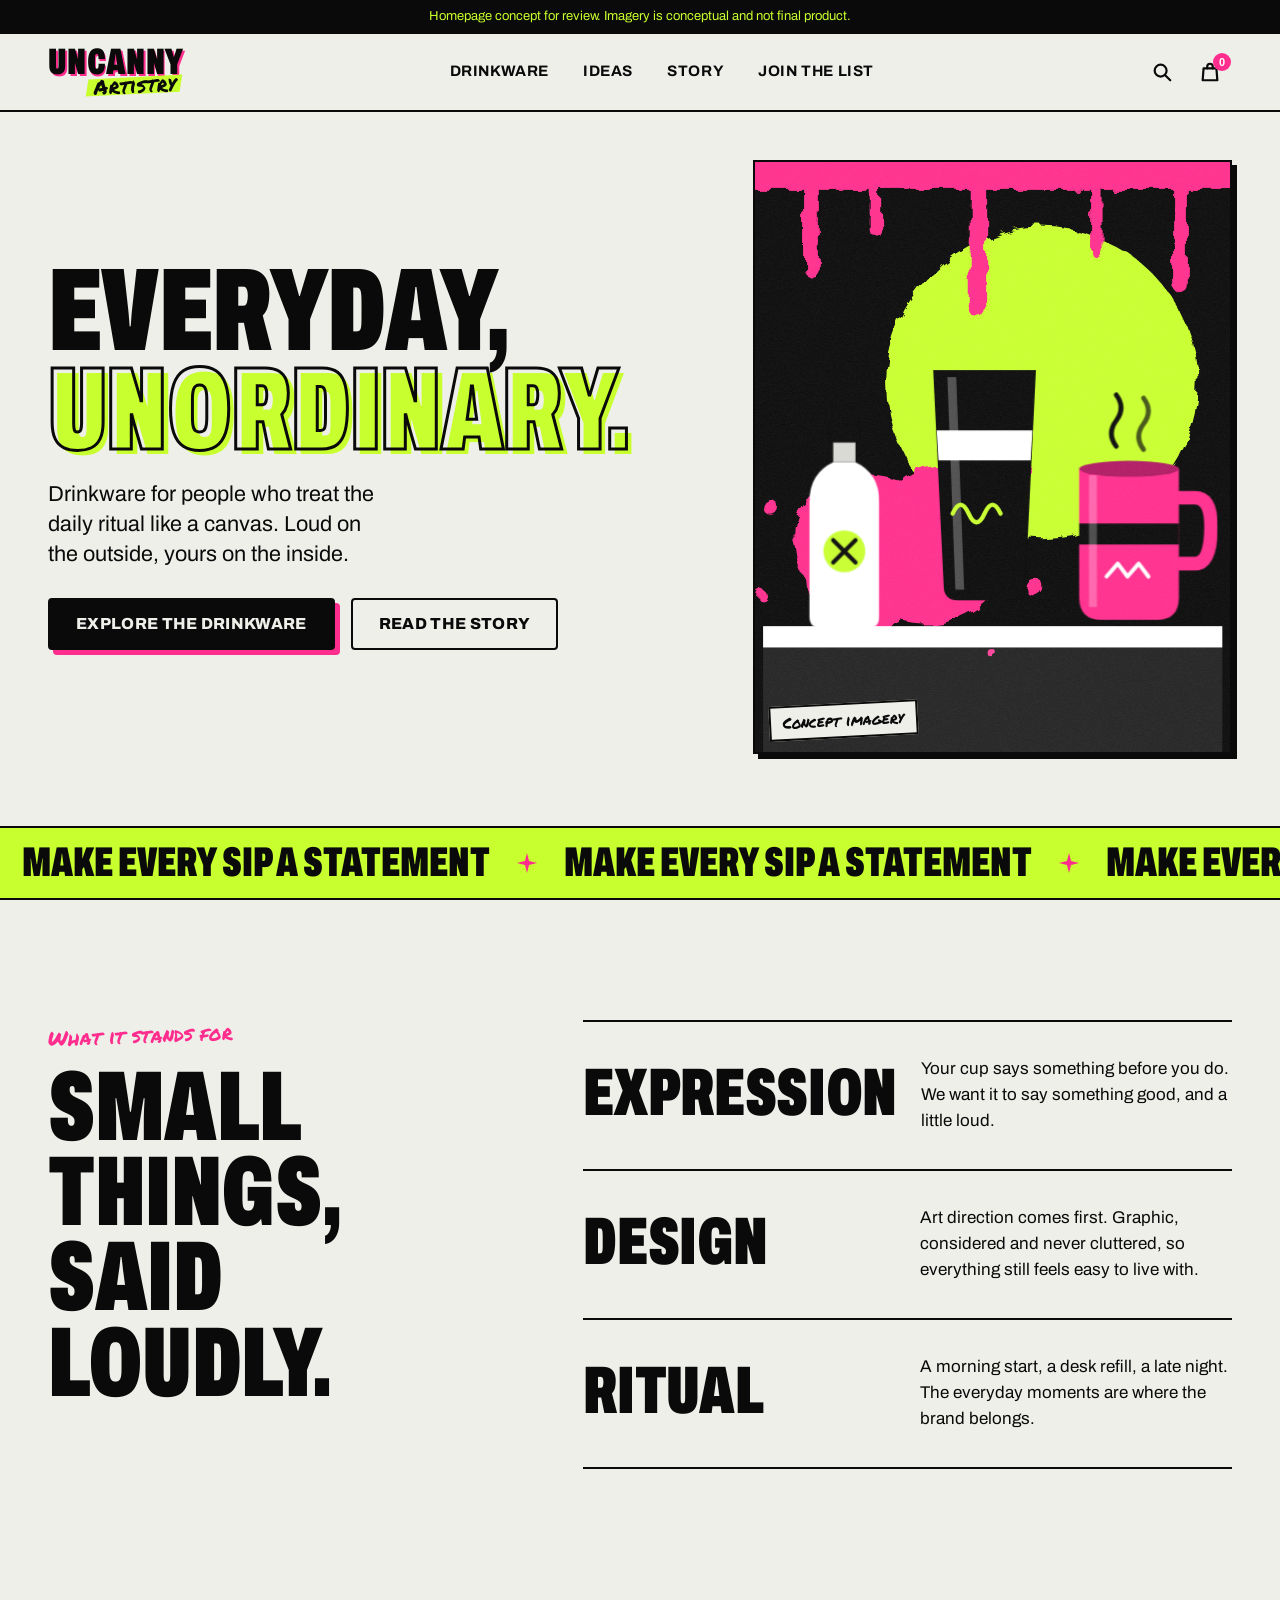
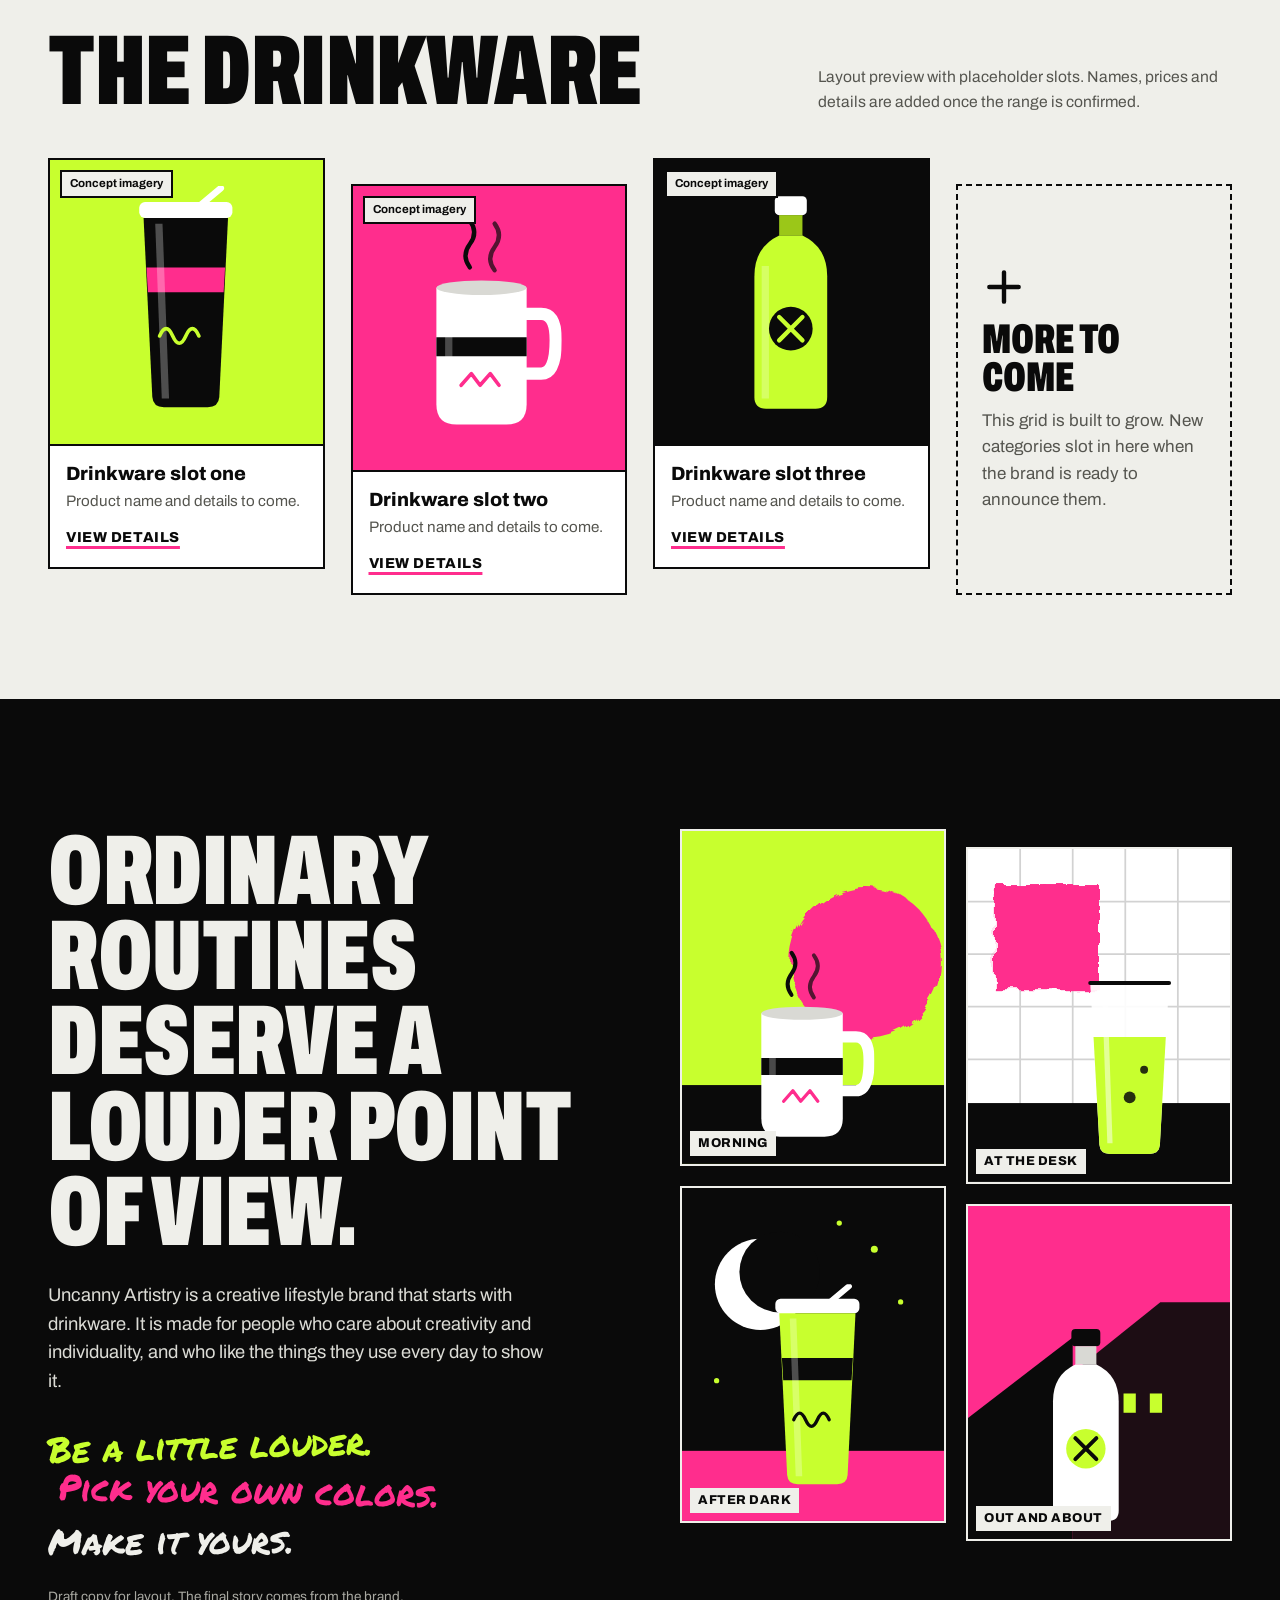
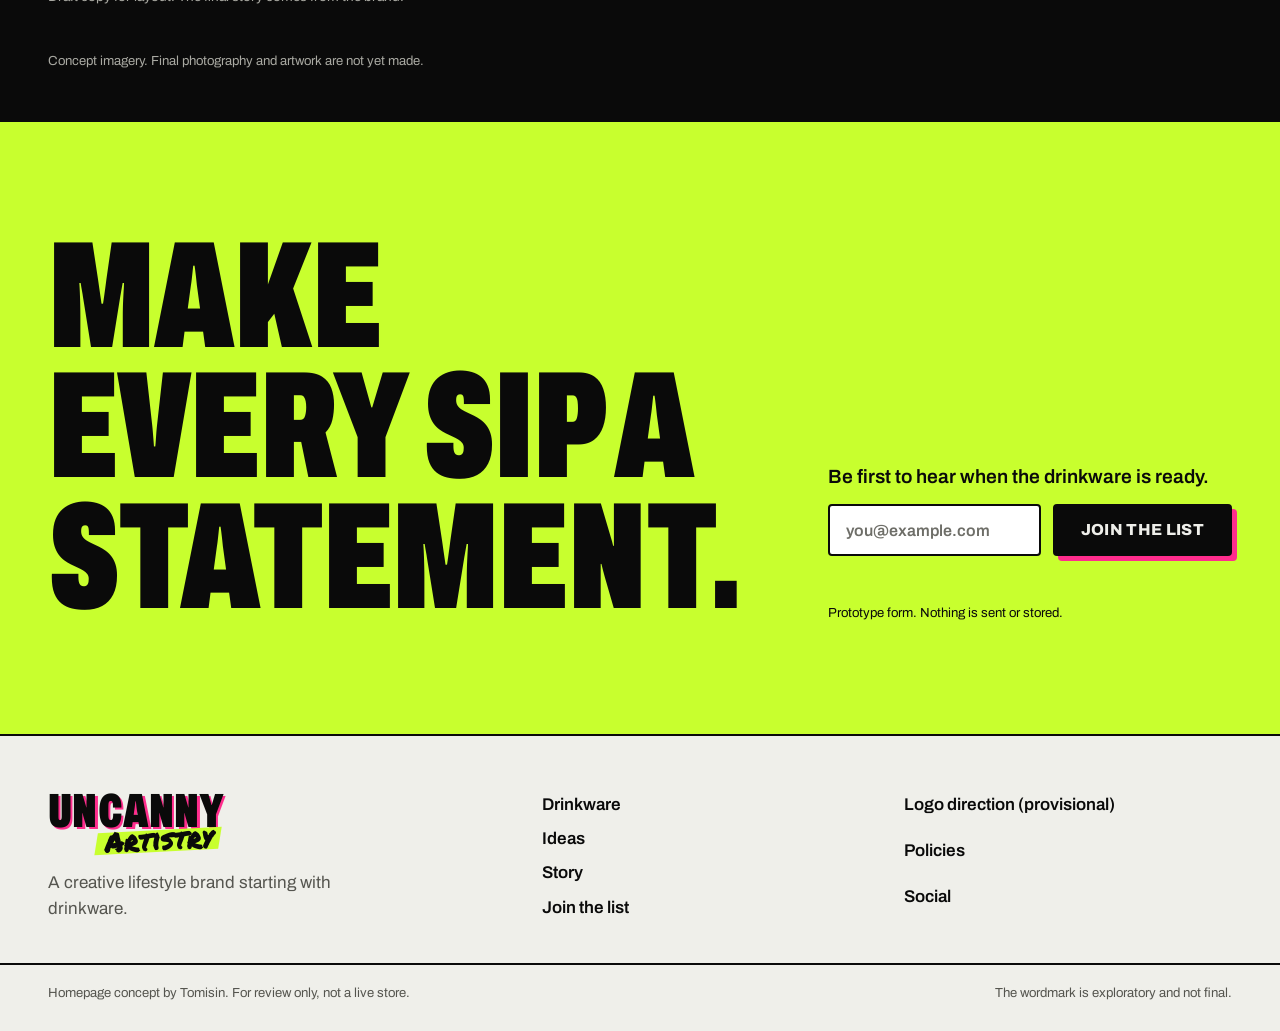
==== index.html @ 253cb046 "Add files via upload" ====
<!doctype html>
<html lang="en">
<head>
<meta charset="utf-8">
<meta name="viewport" content="width=device-width, initial-scale=1, viewport-fit=cover">
<meta name="claude:viewport-fit-sides" content="cover">
<title>Uncanny Artistry</title>
<meta name="description" content="Uncanny Artistry is a creative lifestyle brand starting with drinkware. Homepage concept for review.">
<meta name="theme-color" content="#0A0A0A">
<link rel="icon" href="assets/favicon.svg" type="image/svg+xml">
<!--FONTS-->
<link rel="stylesheet" href="styles.css">
</head>
<body>

<!-- Shared SVG sprite: drinkware silhouettes, grain and rough edge filters.
     Colours come from CSS custom properties set on each <svg> that uses a piece:
     --body, --lid, --shade, --accent, --ink -->
<svg class="sprite" width="0" height="0" aria-hidden="true" focusable="false">
  <defs>
    <filter id="rough" x="-10%" y="-10%" width="120%" height="120%">
      <feTurbulence type="fractalNoise" baseFrequency="0.035" numOctaves="3" seed="7" result="n"/>
      <feDisplacementMap in="SourceGraphic" in2="n" scale="16"/>
    </filter>
    <filter id="grain" x="0" y="0" width="100%" height="100%">
      <feTurbulence type="fractalNoise" baseFrequency="0.9" numOctaves="2" seed="4"/>
      <feColorMatrix values="0 0 0 0 1  0 0 0 0 1  0 0 0 0 1  0 0 0 0.55 0"/>
    </filter>

    <!-- Tall tumbler with lid and straw (concept shape) -->
    <symbol id="p-tumbler" viewBox="0 0 200 320">
      <path d="M118 28 L148 3" stroke="var(--lid)" stroke-width="9" stroke-linecap="round" fill="none"/>
      <rect x="36" y="22" width="128" height="22" rx="8" fill="var(--lid)"/>
      <path d="M42 44 H158 L146 290 Q145 304 130 304 H70 Q55 304 54 290 Z" fill="var(--body)"/>
      <path d="M46 112 H154 L152 146 H48 Z" fill="var(--accent)"/>
      <path d="M58 52 H68 L77 292 H67 Z" fill="#fff" opacity=".28"/>
      <path d="M64 206 q9 -20 18 0 t18 0 t18 0" stroke="var(--ink)" stroke-width="5" stroke-linecap="round" fill="none"/>
    </symbol>

    <!-- Mug with steam (concept shape) -->
    <symbol id="p-mug" viewBox="0 0 200 320">
      <path d="M74 76 q-12 -16 0 -32 t0 -32" stroke="var(--accent)" stroke-width="6" stroke-linecap="round" fill="none"/>
      <path d="M108 80 q-12 -16 0 -32 t0 -32" stroke="var(--accent)" stroke-width="6" stroke-linecap="round" fill="none" opacity=".7"/>
      <path d="M150 140 H172 Q192 140 192 176 Q192 222 172 222 H150" stroke="var(--body)" stroke-width="17" stroke-linecap="round" stroke-linejoin="round" fill="none"/>
      <path d="M28 104 H152 V264 Q152 292 124 292 H56 Q28 292 28 264 Z" fill="var(--body)"/>
      <ellipse cx="90" cy="104" rx="62" ry="10" fill="var(--shade)"/>
      <path d="M28 172 H152 V198 H28 Z" fill="var(--accent)"/>
      <path d="M40 112 H50 V276 H40 Z" fill="#fff" opacity=".26"/>
      <path d="M62 238 l14 -16 l12 16 l14 -16 l12 16" stroke="var(--ink)" stroke-width="5" stroke-linecap="round" stroke-linejoin="round" fill="none"/>
    </symbol>

    <!-- Bottle with cap (concept shape) -->
    <symbol id="p-bottle" viewBox="0 0 200 320">
      <rect x="78" y="14" width="44" height="26" rx="6" fill="var(--lid)"/>
      <rect x="84" y="40" width="32" height="28" fill="var(--shade)"/>
      <path d="M84 68 Q50 84 50 124 V290 Q50 306 66 306 H134 Q150 306 150 290 V124 Q150 84 116 68 Z" fill="var(--body)"/>
      <circle cx="100" cy="196" r="30" fill="var(--accent)"/>
      <path d="M84 180 L116 212 M116 180 L84 212" stroke="var(--ink)" stroke-width="6" stroke-linecap="round"/>
      <path d="M60 110 H70 V292 H60 Z" fill="#fff" opacity=".26"/>
    </symbol>

    <!-- Tall glass with liquid (concept shape) -->
    <symbol id="p-glass" viewBox="0 0 200 320">
      <path d="M40 44 H160 L146 290 Q145 304 130 304 H70 Q55 304 54 290 Z" fill="var(--body)" opacity=".92"/>
      <path d="M45 126 H155 L146 290 Q145 304 130 304 H70 Q55 304 54 290 Z" fill="var(--accent)"/>
      <path d="M40 44 H160" stroke="var(--lid)" stroke-width="6" stroke-linecap="round"/>
      <path d="M58 56 H66 L74 288 H66 Z" fill="#fff" opacity=".5"/>
      <circle cx="100" cy="218" r="9" fill="var(--ink)" opacity=".85"/>
      <circle cx="122" cy="176" r="6" fill="var(--ink)" opacity=".85"/>
    </symbol>

    <!-- Small star used as a divider mark -->
    <symbol id="i-star" viewBox="0 0 24 24"><path d="M12 1 L14.2 9.8 L23 12 L14.2 14.2 L12 23 L9.8 14.2 L1 12 L9.8 9.8 Z" fill="currentColor"/></symbol>
  </defs>
</svg>

<a class="skip" href="#main">Skip to content</a>

<div class="notice" role="note">Homepage concept for review. Imagery is conceptual and not final product.</div>

<header class="site-header" id="top">
  <div class="wrap header-row">
    <a class="logo" href="#top" aria-label="Uncanny Artistry, back to top">
      <span class="wm"><span class="wm-top">Uncanny</span><span class="wm-bot">Artistry</span></span>
    </a>

    <nav class="nav" aria-label="Primary">
      <ul>
        <li><a href="#drinkware">Drinkware</a></li>
        <li><a href="#ideas">Ideas</a></li>
        <li><a href="#story">Story</a></li>
        <li><a href="#join">Join the list</a></li>
      </ul>
    </nav>

    <div class="header-tools">
      <button class="icon-btn" type="button" data-demo="Search is a placeholder in this concept." aria-label="Search">
        <svg viewBox="0 0 24 24" width="22" height="22" fill="none" stroke="currentColor" stroke-width="2.4" stroke-linecap="round"><circle cx="10.5" cy="10.5" r="6.5"/><path d="M15.5 15.5 L21 21"/></svg>
      </button>
      <button class="icon-btn bag" type="button" data-demo="The bag is a placeholder until the store is connected." aria-label="Bag, 0 items">
        <svg viewBox="0 0 24 24" width="22" height="22" fill="none" stroke="currentColor" stroke-width="2.4" stroke-linecap="round" stroke-linejoin="round"><path d="M5 8 H19 L20 21 H4 Z"/><path d="M9 8 V6 a3 3 0 0 1 6 0 V8"/></svg>
        <span class="bag-count" aria-hidden="true">0</span>
      </button>
      <button class="menu-btn" type="button" aria-expanded="false" aria-controls="menu">
        <span class="menu-label">Menu</span>
        <span class="burger" aria-hidden="true"><i></i><i></i></span>
      </button>
    </div>
  </div>
</header>

<div class="menu" id="menu" hidden>
  <div class="wrap menu-inner">
    <ul>
      <li><a href="#drinkware">Drinkware</a></li>
      <li><a href="#ideas">Ideas</a></li>
      <li><a href="#story">Story</a></li>
      <li><a href="#join">Join the list</a></li>
    </ul>
    <p class="menu-note">Concept homepage. Links scroll to sections on this page.</p>
  </div>
</div>

<main id="main">

  <!-- HERO -->
  <section class="hero" aria-labelledby="hero-title">
    <div class="wrap hero-grid">
      <div class="hero-copy">
        <h1 class="display hero-title" id="hero-title">
          <span class="ht-line ht-1">Everyday,</span>
          <span class="ht-line ht-2">Unordinary.</span>
        </h1>
        <p class="hero-lede">Drinkware for people who treat the daily ritual like a canvas. Loud on the outside, yours on the inside.</p>
        <div class="hero-cta">
          <a class="btn btn-primary" href="#drinkware">Explore the drinkware</a>
          <a class="btn btn-ghost" href="#story">Read the story</a>
        </div>
      </div>

      <figure class="hero-art">
        <svg viewBox="0 0 600 720" role="img" aria-labelledby="hero-art-title hero-art-desc" preserveAspectRatio="xMidYMid slice">
          <title id="hero-art-title">Concept illustration of three drinkware shapes</title>
          <desc id="hero-art-desc">A bottle, a tumbler with a straw and a mug stand on a white block in front of a lime circle, with magenta paint drips falling from the top edge.</desc>
          <rect width="600" height="720" fill="#0A0A0A"/>
          <circle cx="360" cy="270" r="190" fill="#C8FF2E" filter="url(#rough)"/>
          <!-- magenta spray -->
          <g filter="url(#rough)" fill="#FF2D8D">
            <path d="M60 470 C 40 410 120 360 190 390 C 250 340 330 400 310 460 C 340 520 260 580 190 560 C 130 600 70 550 60 470 Z"/>
            <circle cx="28" cy="420" r="9"/><circle cx="340" cy="372" r="7"/><circle cx="352" cy="520" r="11"/><circle cx="20" cy="530" r="6"/><circle cx="300" cy="600" r="5"/>
          </g>
          <!-- paint band + drips -->
          <g fill="#FF2D8D" filter="url(#rough)">
            <rect x="-20" y="-10" width="660" height="44"/>
            <rect x="70" y="20" width="18" height="120" rx="9"/>
            <rect x="150" y="20" width="14" height="70" rx="7"/>
            <rect x="272" y="20" width="20" height="170" rx="10"/>
            <rect x="420" y="20" width="14" height="96" rx="7"/>
            <rect x="520" y="20" width="18" height="140" rx="9"/>
          </g>
          <!-- floor block -->
          <rect x="20" y="566" width="560" height="26" fill="#fff"/>
          <rect x="20" y="592" width="560" height="128" fill="#fff" opacity=".1"/>
          <!-- pieces -->
          <svg class="piece piece-1" x="34" y="308" width="170" height="272" viewBox="0 0 200 320" style="--body:#fff;--lid:#0A0A0A;--shade:#d9d9d4;--accent:#C8FF2E;--ink:#0A0A0A"><use href="#p-bottle"/></svg>
          <svg class="piece piece-3" x="378" y="272" width="196" height="314" viewBox="0 0 200 320" style="--body:#FF2D8D;--lid:#fff;--shade:#b01a63;--accent:#0A0A0A;--ink:#fff"><use href="#p-mug"/></svg>
          <svg class="piece piece-2" x="182" y="206" width="216" height="346" viewBox="0 0 200 320" style="--body:#0A0A0A;--lid:#C8FF2E;--shade:#333;--accent:#fff;--ink:#C8FF2E"><use href="#p-tumbler"/></svg>
          <rect width="600" height="720" filter="url(#grain)" opacity=".16"/>
        </svg>
        <figcaption class="sticker">Concept imagery</figcaption>
      </figure>
    </div>
  </section>

  <!-- MARQUEE -->
  <div class="marquee" aria-label="Make every sip a statement">
    <div class="marquee-track" aria-hidden="true">
      <ul>
        <li>Make every sip a statement</li><li class="dot"><svg width="22" height="22"><use href="#i-star"/></svg></li>
        <li>Make every sip a statement</li><li class="dot"><svg width="22" height="22"><use href="#i-star"/></svg></li>
        <li>Make every sip a statement</li><li class="dot"><svg width="22" height="22"><use href="#i-star"/></svg></li>
      </ul>
      <ul>
        <li>Make every sip a statement</li><li class="dot"><svg width="22" height="22"><use href="#i-star"/></svg></li>
        <li>Make every sip a statement</li><li class="dot"><svg width="22" height="22"><use href="#i-star"/></svg></li>
        <li>Make every sip a statement</li><li class="dot"><svg width="22" height="22"><use href="#i-star"/></svg></li>
      </ul>
    </div>
  </div>

  <!-- FEATURES -->
  <section class="ideas" id="ideas" aria-labelledby="ideas-title">
    <div class="wrap ideas-grid">
      <div class="ideas-head">
        <p class="tag">What it stands for</p>
        <h2 class="display h2" id="ideas-title">Small things, said loudly.</h2>
      </div>
      <ul class="ideas-list">
        <li>
          <h3 class="display h3">Expression</h3>
          <p>Your cup says something before you do. We want it to say something good, and a little loud.</p>
        </li>
        <li>
          <h3 class="display h3">Design</h3>
          <p>Art direction comes first. Graphic, considered and never cluttered, so everything still feels easy to live with.</p>
        </li>
        <li>
          <h3 class="display h3">Ritual</h3>
          <p>A morning start, a desk refill, a late night. The everyday moments are where the brand belongs.</p>
        </li>
      </ul>
    </div>
  </section>

  <!-- DRINKWARE -->
  <section class="shop" id="drinkware" aria-labelledby="shop-title">
    <div class="wrap">
      <div class="shop-head">
        <h2 class="display h2" id="shop-title">The drinkware</h2>
        <p class="shop-note">Layout preview with placeholder slots. Names, prices and details are added once the range is confirmed.</p>
      </div>

      <ul class="cards">
        <li class="card c-lime">
          <a href="#" data-demo="Placeholder slot. Product pages come after the range is confirmed." aria-label="Placeholder drinkware slot one">
            <div class="card-art">
              <svg viewBox="0 0 200 320" aria-hidden="true" style="--body:#0A0A0A;--lid:#fff;--shade:#333;--accent:#FF2D8D;--ink:#C8FF2E"><use href="#p-tumbler"/></svg>
              <span class="chip">Concept imagery</span>
            </div>
            <div class="card-body">
              <h3>Drinkware slot one</h3>
              <p>Product name and details to come.</p>
              <span class="card-link">View details</span>
            </div>
          </a>
        </li>
        <li class="card c-magenta">
          <a href="#" data-demo="Placeholder slot. Product pages come after the range is confirmed." aria-label="Placeholder drinkware slot two">
            <div class="card-art">
              <svg viewBox="0 0 200 320" aria-hidden="true" style="--body:#fff;--lid:#0A0A0A;--shade:#d9d9d4;--accent:#0A0A0A;--ink:#FF2D8D"><use href="#p-mug"/></svg>
              <span class="chip">Concept imagery</span>
            </div>
            <div class="card-body">
              <h3>Drinkware slot two</h3>
              <p>Product name and details to come.</p>
              <span class="card-link">View details</span>
            </div>
          </a>
        </li>
        <li class="card c-ink">
          <a href="#" data-demo="Placeholder slot. Product pages come after the range is confirmed." aria-label="Placeholder drinkware slot three">
            <div class="card-art">
              <svg viewBox="0 0 200 320" aria-hidden="true" style="--body:#C8FF2E;--lid:#fff;--shade:#9bc718;--accent:#0A0A0A;--ink:#C8FF2E"><use href="#p-bottle"/></svg>
              <span class="chip">Concept imagery</span>
            </div>
            <div class="card-body">
              <h3>Drinkware slot three</h3>
              <p>Product name and details to come.</p>
              <span class="card-link">View details</span>
            </div>
          </a>
        </li>
        <li class="card c-next">
          <div class="next-inner">
            <svg width="44" height="44" viewBox="0 0 24 24" aria-hidden="true" fill="none" stroke="currentColor" stroke-width="2.4" stroke-linecap="round"><path d="M12 4 V20 M4 12 H20"/></svg>
            <h3>More to come</h3>
            <p>This grid is built to grow. New categories slot in here when the brand is ready to announce them.</p>
          </div>
        </li>
      </ul>
    </div>
  </section>

  <!-- STORY / RITUALS -->
  <section class="story" id="story" aria-labelledby="story-title">
    <div class="wrap story-grid">
      <div class="story-copy">
        <h2 class="display h2" id="story-title">Ordinary routines deserve a louder point of view.</h2>
        <p class="story-body">Uncanny Artistry is a creative lifestyle brand that starts with drinkware. It is made for people who care about creativity and individuality, and who like the things they use every day to show it.</p>
        <ul class="manifesto">
          <li>Be a little louder.</li>
          <li>Pick your own colors.</li>
          <li>Make it yours.</li>
        </ul>
        <p class="draft-note">Draft copy for layout. The final story comes from the brand.</p>
      </div>

      <ul class="moments" aria-label="Everyday moments, concept imagery">
        <li class="m m-morning">
          <svg viewBox="0 0 300 380" preserveAspectRatio="xMidYMid slice" aria-hidden="true">
            <rect width="300" height="380" fill="#C8FF2E"/>
            <circle cx="210" cy="150" r="86" fill="#FF2D8D" filter="url(#rough)"/>
            <rect y="290" width="300" height="90" fill="#0A0A0A"/>
            <svg x="70" y="130" width="150" height="240" viewBox="0 0 200 320" style="--body:#fff;--lid:#0A0A0A;--shade:#d9d9d4;--accent:#0A0A0A;--ink:#FF2D8D"><use href="#p-mug"/></svg>
          </svg>
          <span class="m-label">Morning</span>
        </li>
        <li class="m m-desk">
          <svg viewBox="0 0 300 380" preserveAspectRatio="xMidYMid slice" aria-hidden="true">
            <rect width="300" height="380" fill="#fff"/>
            <g stroke="#0A0A0A" stroke-width="2" opacity=".18"><path d="M0 60 H300 M0 120 H300 M0 180 H300 M0 240 H300 M60 0 V380 M120 0 V380 M180 0 V380 M240 0 V380"/></g>
            <rect x="30" y="40" width="120" height="120" fill="#FF2D8D" filter="url(#rough)"/>
            <rect y="290" width="300" height="90" fill="#0A0A0A"/>
            <svg x="110" y="120" width="150" height="240" viewBox="0 0 200 320" style="--body:#fff;--lid:#0A0A0A;--shade:#d9d9d4;--accent:#C8FF2E;--ink:#0A0A0A"><use href="#p-glass"/></svg>
          </svg>
          <span class="m-label">At the desk</span>
        </li>
        <li class="m m-night">
          <svg viewBox="0 0 300 380" preserveAspectRatio="xMidYMid slice" aria-hidden="true">
            <rect width="300" height="380" fill="#0A0A0A"/>
            <circle cx="90" cy="110" r="52" fill="#fff"/>
            <circle cx="112" cy="96" r="46" fill="#0A0A0A"/>
            <g fill="#C8FF2E"><circle cx="220" cy="70" r="4"/><circle cx="250" cy="130" r="3"/><circle cx="180" cy="40" r="3"/><circle cx="40" cy="220" r="3"/></g>
            <rect y="300" width="300" height="80" fill="#FF2D8D"/>
            <svg x="80" y="110" width="150" height="240" viewBox="0 0 200 320" style="--body:#C8FF2E;--lid:#fff;--shade:#9bc718;--accent:#0A0A0A;--ink:#0A0A0A"><use href="#p-tumbler"/></svg>
          </svg>
          <span class="m-label">After dark</span>
        </li>
        <li class="m m-out">
          <svg viewBox="0 0 300 380" preserveAspectRatio="xMidYMid slice" aria-hidden="true">
            <rect width="300" height="380" fill="#FF2D8D"/>
            <g fill="#0A0A0A"><path d="M-10 250 L120 150 L120 380 L-10 380Z"/><path d="M120 190 L220 110 L310 110 L310 380 L120 380Z" opacity=".92"/></g>
            <g fill="#C8FF2E"><rect x="148" y="214" width="14" height="22"/><rect x="178" y="214" width="14" height="22"/><rect x="208" y="214" width="14" height="22"/><rect x="148" y="256" width="14" height="22"/></g>
            <svg x="60" y="130" width="150" height="240" viewBox="0 0 200 320" style="--body:#fff;--lid:#0A0A0A;--shade:#d9d9d4;--accent:#C8FF2E;--ink:#0A0A0A"><use href="#p-bottle"/></svg>
          </svg>
          <span class="m-label">Out and about</span>
        </li>
      </ul>
    </div>
    <p class="wrap story-caption">Concept imagery. Final photography and artwork are not yet made.</p>
  </section>

  <!-- CTA / JOIN -->
  <section class="join" id="join" aria-labelledby="join-title">
    <div class="wrap join-grid">
      <h2 class="display h1b" id="join-title">Make every sip a statement.</h2>
      <div class="join-side">
        <p>Be first to hear when the drinkware is ready.</p>
        <form class="join-form" novalidate>
          <label class="sr" for="email">Email address</label>
          <input id="email" name="email" type="email" inputmode="email" autocomplete="email" placeholder="you@example.com" required>
          <button class="btn btn-primary" type="submit">Join the list</button>
          <p class="form-msg" id="form-msg" role="status" aria-live="polite"></p>
        </form>
        <p class="fine">Prototype form. Nothing is sent or stored.</p>
      </div>
    </div>
  </section>
</main>

<footer class="site-footer">
  <div class="wrap footer-grid">
    <div class="foot-brand">
      <a class="logo logo-lg" href="#top" aria-label="Uncanny Artistry, back to top">
        <span class="wm"><span class="wm-top">Uncanny</span><span class="wm-bot">Artistry</span></span>
      </a>
      <p>A creative lifestyle brand starting with drinkware.</p>
    </div>
    <nav aria-label="Footer">
      <ul>
        <li><a href="#drinkware">Drinkware</a></li>
        <li><a href="#ideas">Ideas</a></li>
        <li><a href="#story">Story</a></li>
        <li><a href="#join">Join the list</a></li>
      </ul>
    </nav>
    <ul class="foot-meta">
      <li><a href="logo.html">Logo direction (provisional)</a></li>
      <li><a href="#" data-demo="Policies are added once the store is set up.">Policies</a></li>
      <li><a href="#" data-demo="Social links are added once accounts are confirmed.">Social</a></li>
    </ul>
  </div>
  <div class="wrap foot-base">
    <p>Homepage concept by Tomisin. For review only, not a live store.</p>
    <p>The wordmark is exploratory and not final.</p>
  </div>
</footer>

<div class="toast" id="toast" role="status" aria-live="polite"></div>

<script src="script.js"></script>
</body>
</html>
---- styles.css ----
/* ==========================================================================
   Uncanny Artistry homepage concept
   Layout idea: big condensed type on a paper ground, one black hero panel,
   hard edged buttons with offset shadows, graffiti used only in the art.
   Edit the tokens below to restyle the whole page.
   ========================================================================== */

/*FONTFACE-START*/
@font-face {
  font-family: "Archivo";
  src: url("fonts/archivo-latin-wdth-normal.woff2") format("woff2");
  font-weight: 100 900;
  font-stretch: 62% 125%;
  font-display: swap;
}
@font-face {
  font-family: "Permanent Marker";
  src: url("fonts/permanent-marker-latin-400-normal.woff2") format("woff2");
  font-weight: 400;
  font-display: swap;
}
/*FONTFACE-END*/

:root {
  --paper: #EFEFEA;
  --ink: #0A0A0A;
  --lime: #C8FF2E;
  --magenta: #FF2D8D;
  --white: #FFFFFF;
  --muted: #55554F;

  --font: "Archivo", "Helvetica Neue", Arial, sans-serif;
  --marker: "Permanent Marker", "Marker Felt", "Comic Sans MS", cursive;

  --gutter: clamp(16px, 4vw, 48px);
  --header-h: 64px;
  --maxw: 1440px;
  --hard: 5px 5px 0 var(--ink);
  color-scheme: light;
}

*, *::before, *::after { box-sizing: border-box; }
html { scroll-behavior: smooth; scroll-padding-top: calc(var(--header-h) + 12px); -webkit-text-size-adjust: 100%; }
@media (prefers-reduced-motion: reduce) { html { scroll-behavior: auto; } }

body {
  margin: 0;
  background: var(--paper);
  color: var(--ink);
  font-family: var(--font);
  font-size: 1.0625rem;
  line-height: 1.55;
  -webkit-font-smoothing: antialiased;
  overflow-x: hidden;
}
img, svg { max-width: 100%; }
a { color: inherit; }
ul { list-style: none; margin: 0; padding: 0; }
p { margin: 0; }
h1, h2, h3 { margin: 0; }
:focus-visible { outline: 3px solid var(--magenta); outline-offset: 3px; }
.sprite { position: absolute; width: 0; height: 0; overflow: hidden; }
.sr { position: absolute; width: 1px; height: 1px; overflow: hidden; clip: rect(0 0 0 0); white-space: nowrap; }

.wrap {
  width: 100%;
  max-width: var(--maxw);
  margin-inline: auto;
  padding-left: max(var(--gutter), env(safe-area-inset-left, 0px));
  padding-right: max(var(--gutter), env(safe-area-inset-right, 0px));
}

/* Type -------------------------------------------------------------------- */
.display {
  font-family: var(--font);
  font-stretch: 62%;
  font-weight: 900;
  text-transform: uppercase;
  line-height: .86;
  letter-spacing: -0.005em;
  text-wrap: balance;
}
.h1b { font-size: clamp(3.2rem, 13vw, 9.5rem); }
.h2 { font-size: clamp(2.6rem, 9.5vw, 6.2rem); }
.h3 { font-size: clamp(2.4rem, 8vw, 4.2rem); }
.tag { font-family: var(--marker); font-size: 1.25rem; transform: rotate(-2deg); display: inline-block; margin-bottom: 14px; color: var(--magenta); }

/* Buttons ----------------------------------------------------------------- */
.btn {
  --shadow: var(--magenta);
  display: inline-flex; align-items: center; justify-content: center;
  min-height: 52px; padding: 0 26px;
  font: 800 1rem/1 var(--font); letter-spacing: .02em; text-transform: uppercase; text-decoration: none;
  border: 2.5px solid var(--ink); border-radius: 4px; cursor: pointer;
  box-shadow: 5px 5px 0 var(--shadow);
  transition: transform .15s ease, box-shadow .15s ease, background-color .15s ease, color .15s ease;
}
.btn:hover { transform: translate(-2px, -2px); box-shadow: 8px 8px 0 var(--shadow); }
.btn:active { transform: translate(3px, 3px); box-shadow: 2px 2px 0 var(--shadow); }
.btn-primary { background: var(--ink); color: var(--paper); }
.btn-ghost { background: transparent; color: var(--ink); --shadow: var(--ink); box-shadow: none; }
.btn-ghost:hover { background: var(--ink); color: var(--paper); box-shadow: none; transform: none; }
.btn-ghost:active { transform: translate(1px, 1px); }

/* Notice + header --------------------------------------------------------- */
.skip { position: absolute; left: 12px; top: -60px; z-index: 100; background: var(--lime); color: var(--ink); padding: 10px 14px; font-weight: 700; transition: top .15s; }
.skip:focus { top: 12px; }
.notice { background: var(--ink); color: var(--lime); font-size: .8125rem; line-height: 1.35; text-align: center; padding: 8px max(16px, env(safe-area-inset-right, 0px)) 8px max(16px, env(safe-area-inset-left, 0px)); }

body::before { content: ""; position: fixed; inset: 0 0 auto; height: env(safe-area-inset-top, 0px); background: var(--paper); z-index: 60; }
.site-header { position: sticky; top: env(safe-area-inset-top, 0px); z-index: 50; background: var(--paper); border-bottom: 2.5px solid var(--ink); }
.header-row { height: var(--header-h); display: flex; align-items: center; justify-content: space-between; gap: 16px; }
.nav { display: none; }
.header-tools { display: flex; align-items: center; gap: 4px; }

.icon-btn { position: relative; width: 44px; height: 44px; display: grid; place-items: center; background: none; border: 0; border-radius: 50%; color: var(--ink); cursor: pointer; transition: background-color .15s; }
.icon-btn:hover { background: var(--lime); }
.bag-count { position: absolute; top: 3px; right: 1px; min-width: 18px; height: 18px; padding: 0 4px; border-radius: 9px; background: var(--magenta); color: var(--white); font-size: .6875rem; font-weight: 800; line-height: 18px; text-align: center; }

.menu-btn { display: inline-flex; align-items: center; gap: 10px; height: 44px; padding: 0 14px; margin-left: 6px; font: 800 .9rem/1 var(--font); letter-spacing: .04em; text-transform: uppercase; color: var(--paper); background: var(--ink); border: 0; border-radius: 4px; cursor: pointer; }
.menu-btn:hover { background: var(--magenta); }
.burger { position: relative; width: 18px; height: 12px; }
.burger i { position: absolute; left: 0; width: 100%; height: 2.5px; background: currentColor; transition: transform .2s ease, top .2s ease; }
.burger i:first-child { top: 1px; }
.burger i:last-child { top: 9px; }
.menu-btn[aria-expanded="true"] .burger i:first-child { top: 5px; transform: rotate(45deg); }
.menu-btn[aria-expanded="true"] .burger i:last-child { top: 5px; transform: rotate(-45deg); }

/* Wordmark (provisional) -------------------------------------------------- */
.logo { text-decoration: none; display: inline-block; line-height: 1; }
.wm { position: relative; display: inline-flex; flex-direction: column; align-items: flex-start; --wm: 1.9rem; }
.wm-top {
  position: relative; display: block;
  font-family: var(--font); font-stretch: 62%; font-weight: 900; text-transform: uppercase;
  font-size: var(--wm); line-height: .8; letter-spacing: .01em;
  text-shadow: .045em .045em 0 var(--magenta);
}
.wm-bot {
  position: relative; display: block; align-self: flex-end;
  font-family: var(--marker); font-size: calc(var(--wm) * .56); line-height: 1;
  margin-top: calc(var(--wm) * -.06); margin-right: calc(var(--wm) * .06);
  transform: rotate(-3deg); padding: 0 .3em;
  color: var(--ink);
}
.wm-bot::before { content: ""; position: absolute; inset: 12% 0 6% 0; background: var(--lime); transform: skewX(-12deg); z-index: -1; }
.logo-lg .wm { --wm: 3rem; }

/* Hero -------------------------------------------------------------------- */
.hero { padding-block: 28px 44px; }
.hero-grid { display: grid; gap: 28px; }
.hero-copy { min-width: 0; display: flex; flex-direction: column; gap: 22px; }
.hero-title { font-size: clamp(3.6rem, 19vw, 8rem); line-height: .8; display: flex; flex-direction: column; gap: .04em; }
.ht-line { display: block; }
.ht-2 { color: transparent; -webkit-text-stroke: 2.5px var(--ink); text-shadow: .045em .045em 0 var(--lime); }
.hero-lede { font-size: 1.2rem; max-width: 30ch; line-height: 1.4; }
.hero-cta { display: flex; flex-wrap: wrap; gap: 14px 16px; padding-top: 6px; }

.hero-art { position: relative; margin: 0; background: var(--ink); aspect-ratio: 5 / 6; border: 2.5px solid var(--ink); overflow: hidden; box-shadow: var(--hard); }
.hero-art > svg { display: block; width: 100%; height: 100%; }
.sticker {
  position: absolute; left: 14px; bottom: 14px; z-index: 2;
  background: var(--paper); color: var(--ink); border: 2px solid var(--ink);
  font-family: var(--marker); font-size: .95rem; line-height: 1; padding: 8px 12px; transform: rotate(-3deg);
}

@media (prefers-reduced-motion: no-preference) {
  .ht-line { animation: rise .8s cubic-bezier(.2,.8,.2,1) both; }
  .ht-2 { animation-delay: .12s; }
  .hero-lede, .hero-cta { animation: rise .8s .3s cubic-bezier(.2,.8,.2,1) both; }
  .piece { animation: drop .7s cubic-bezier(.3,1.3,.5,1) both; transform-box: fill-box; }
  .piece-1 { animation-delay: .35s; }
  .piece-3 { animation-delay: .5s; }
  .piece-2 { animation-delay: .2s; }
}
@keyframes rise { from { opacity: 0; transform: translateY(28px); } to { opacity: 1; transform: none; } }
@keyframes drop { from { opacity: 0; transform: translateY(-40px); } to { opacity: 1; transform: none; } }

/* Marquee ----------------------------------------------------------------- */
.marquee { background: var(--lime); border-block: 2.5px solid var(--ink); overflow: hidden; }
.marquee-track { display: flex; width: max-content; animation: slide 38s linear infinite; }
.marquee:hover .marquee-track { animation-play-state: paused; }
.marquee ul { display: flex; align-items: center; flex-shrink: 0; }
.marquee li { font-family: var(--font); font-stretch: 62%; font-weight: 900; text-transform: uppercase; font-size: clamp(1.6rem, 5vw, 2.6rem); line-height: 1; padding: 14px 22px; white-space: nowrap; }
.marquee li.dot { padding: 0 4px; display: flex; color: var(--magenta); }
@keyframes slide { to { transform: translateX(-50%); } }
@media (prefers-reduced-motion: reduce) { .marquee-track { animation: none; } }

/* Ideas (features) -------------------------------------------------------- */
.ideas { padding-block: 72px; }
.ideas-grid { display: grid; gap: 36px; }
.ideas-head { min-width: 0; }
.ideas-list { border-top: 2.5px solid var(--ink); }
.ideas-list li { display: grid; gap: 10px; padding: 24px 0; border-bottom: 2.5px solid var(--ink); transition: background-color .2s, padding .2s; }
.ideas-list p { max-width: 42ch; color: var(--ink); }
.ideas-list li:hover { background: var(--lime); padding-inline: 14px; }

/* Shop -------------------------------------------------------------------- */
.shop { padding-block: 24px 80px; }
.shop-head { display: grid; gap: 14px; margin-bottom: 30px; }
.shop-note { max-width: 46ch; color: var(--muted); font-size: .98rem; }
.cards { display: grid; grid-template-columns: 1fr; gap: 22px; }
.card { min-width: 0; }
.card > a { display: block; height: 100%; text-decoration: none; border: 2.5px solid var(--ink); background: var(--white); transition: transform .2s ease, box-shadow .2s ease; }
.card > a:hover { transform: translate(-3px, -3px); box-shadow: 8px 8px 0 var(--ink); }
.card-art { position: relative; aspect-ratio: 1 / 1.05; display: grid; place-items: center; overflow: hidden; border-bottom: 2.5px solid var(--ink); }
.card-art > svg { height: 82%; width: auto; transition: transform .3s cubic-bezier(.3,1.4,.5,1); }
.card > a:hover .card-art > svg { transform: rotate(-4deg) scale(1.04); }
.c-lime .card-art { background: var(--lime); }
.c-magenta .card-art { background: var(--magenta); }
.c-ink .card-art { background: var(--ink); }
.chip { position: absolute; left: 10px; top: 10px; background: var(--paper); color: var(--ink); border: 2px solid var(--ink); font-size: .72rem; font-weight: 700; line-height: 1; padding: 6px 8px; }
.card-body { display: grid; gap: 6px; padding: 16px 16px 18px; }
.card-body h3 { font-size: 1.2rem; font-weight: 800; line-height: 1.2; }
.card-body p { color: var(--muted); font-size: .95rem; line-height: 1.4; }
.card-link { margin-top: 8px; font-weight: 800; font-size: .9rem; text-transform: uppercase; letter-spacing: .04em; text-decoration: underline; text-decoration-thickness: 2.5px; text-underline-offset: 4px; text-decoration-color: var(--magenta); }
.c-next { display: grid; }
.next-inner { display: flex; flex-direction: column; justify-content: center; gap: 12px; padding: 32px 24px; border: 2.5px dashed var(--ink); min-height: 280px; }
.next-inner h3 { font-family: var(--font); font-stretch: 62%; font-weight: 900; text-transform: uppercase; font-size: 2.6rem; line-height: .9; }
.next-inner p { max-width: 30ch; color: var(--muted); }

/* Story ------------------------------------------------------------------- */
.story { background: var(--ink); color: var(--paper); padding-block: 80px 36px; }
.story-grid { display: grid; gap: 44px; align-items: start; }
.story-copy { display: grid; gap: 26px; min-width: 0; }
.story-copy .h2 { color: var(--paper); }
.story-body { font-size: 1.15rem; max-width: 46ch; line-height: 1.55; color: #dcdcd6; }
.manifesto { display: grid; gap: 6px; }
.manifesto li { font-family: var(--marker); font-size: clamp(1.5rem, 5vw, 2.2rem); line-height: 1.2; }
.manifesto li:nth-child(1) { color: var(--lime); transform: rotate(-1.5deg); }
.manifesto li:nth-child(2) { color: var(--magenta); transform: rotate(1deg) translateX(10px); }
.manifesto li:nth-child(3) { color: var(--paper); transform: rotate(-.5deg); }
.draft-note { font-size: .85rem; color: #a9a9a2; }

.moments { display: grid; grid-template-columns: 1fr 1fr; gap: 14px; }
.m { position: relative; margin: 0; aspect-ratio: 3 / 3.8; border: 2.5px solid var(--paper); overflow: hidden; min-width: 0; }
.m svg { display: block; width: 100%; height: 100%; }
.m-label { position: absolute; left: 8px; bottom: 8px; background: var(--paper); color: var(--ink); font-weight: 800; font-size: .8rem; text-transform: uppercase; letter-spacing: .04em; line-height: 1; padding: 6px 8px; }
.m-desk, .m-out { transform: translateY(18px); }
.story-caption { margin-top: 44px; font-size: .82rem; color: #a9a9a2; }

/* Join -------------------------------------------------------------------- */
.join { background: var(--lime); border-block: 2.5px solid var(--ink); padding-block: 72px; }
.join-grid { display: grid; gap: 34px; align-items: end; }
.join-side { display: grid; gap: 14px; max-width: 460px; min-width: 0; }
.join-side > p:first-child { font-size: 1.2rem; font-weight: 600; line-height: 1.35; }
.join-form { display: grid; gap: 12px; }
.join-form input { width: 100%; min-height: 52px; padding: 0 16px; font: 600 1rem var(--font); color: var(--ink); background: var(--white); border: 2.5px solid var(--ink); border-radius: 4px; }
.join-form input::placeholder { color: #6e6e68; }
.join-form input[aria-invalid="true"] { border-color: var(--magenta); box-shadow: 0 0 0 3px var(--magenta); }
.join-form .btn { width: 100%; }
.form-msg { min-height: 1.4em; font-weight: 700; font-size: .95rem; }
.fine { font-size: .82rem; }

/* Footer ------------------------------------------------------------------ */
.site-footer { background: var(--paper); padding-top: 56px; }
.footer-grid { display: grid; gap: 34px; padding-bottom: 40px; }
.foot-brand { display: grid; gap: 16px; }
.foot-brand p { max-width: 30ch; color: var(--muted); }
.site-footer ul { display: grid; gap: 8px; }
.site-footer a { text-decoration: none; font-weight: 600; }
.site-footer ul a { background-image: linear-gradient(var(--magenta), var(--magenta)); background-size: 0 3px; background-position: 0 100%; background-repeat: no-repeat; transition: background-size .2s; padding-bottom: 2px; }
.site-footer ul a:hover { background-size: 100% 3px; }
.foot-base { display: grid; gap: 4px; padding-block: 18px 28px; border-top: 2.5px solid var(--ink); font-size: .82rem; color: var(--muted); }

/* Mobile menu ------------------------------------------------------------- */
.menu { position: fixed; inset: 0; z-index: 40; background: var(--ink); color: var(--paper); padding-top: calc(var(--header-h) + env(safe-area-inset-top, 0px) + 28px); overflow-y: auto; }
.menu[hidden] { display: none; }
.menu-inner { display: grid; gap: 26px; }
.menu ul { display: grid; gap: 6px; }
.menu a { display: block; text-decoration: none; font-family: var(--font); font-stretch: 62%; font-weight: 900; text-transform: uppercase; font-size: clamp(3rem, 16vw, 5.5rem); line-height: .95; transition: color .15s, transform .15s; }
.menu a:hover, .menu a:focus-visible { color: var(--lime); transform: translateX(8px); }
.menu-note { color: #a9a9a2; font-size: .88rem; }
body.menu-open { overflow: hidden; }
body.menu-open .site-header { background: var(--ink); color: var(--paper); border-bottom-color: var(--paper); }
body.menu-open::before { background: var(--ink); }
body.menu-open .icon-btn { color: var(--paper); }
body.menu-open .icon-btn:hover { color: var(--ink); }
body.menu-open .menu-btn { background: var(--lime); color: var(--ink); }
body.menu-open .wm-bot { color: var(--ink); }
body.menu-open .wm-top { color: var(--paper); }

/* Toast ------------------------------------------------------------------- */
.toast { position: fixed; left: 50%; bottom: calc(18px + env(safe-area-inset-bottom, 0px)); z-index: 90; max-width: min(92vw, 440px); transform: translate(-50%, 140%); opacity: 0; visibility: hidden; background: var(--ink); color: var(--paper); border: 2.5px solid var(--lime); padding: 12px 16px; font-weight: 600; font-size: .95rem; line-height: 1.35; transition: transform .25s cubic-bezier(.3,1.2,.5,1), opacity .2s, visibility .25s; pointer-events: none; }
.toast.show { transform: translate(-50%, 0); opacity: 1; visibility: visible; }

/* Tablet ------------------------------------------------------------------ */
@media (min-width: 640px) {
  .cards { grid-template-columns: repeat(2, 1fr); }
  .ideas-list li { grid-template-columns: 1fr 1fr; align-items: center; }
  .moments { gap: 18px; }
  .footer-grid { grid-template-columns: 1.4fr 1fr 1fr; }
  .foot-base { grid-template-columns: 1fr auto; }
}

/* Desktop ----------------------------------------------------------------- */
@media (min-width: 960px) {
  :root { --header-h: 76px; }
  .menu-btn, .menu { display: none; }
  .nav { display: block; }
  .nav ul { display: flex; gap: 6px; }
  .nav a { display: inline-block; padding: 10px 14px; text-decoration: none; font-weight: 700; font-size: .95rem; text-transform: uppercase; letter-spacing: .04em; border-radius: 4px; transition: background-color .15s; }
  .nav a:hover { background: var(--lime); }
  .wm { --wm: 2.3rem; }

  .hero { padding-block: 48px 72px; }
  .hero-grid { grid-template-columns: minmax(0, 1.15fr) minmax(0, .85fr); gap: 56px; align-items: center; }
  .hero-title { font-size: clamp(5rem, 9.2vw, 9.5rem); }
  .hero-lede { font-size: 1.35rem; max-width: 28ch; }
  .hero-art { aspect-ratio: 5 / 6.2; max-height: 76vh; justify-self: end; width: 100%; }
  .ht-2 { -webkit-text-stroke-width: 3px; }

  .ideas { padding-block: 120px; }
  .ideas-grid { grid-template-columns: minmax(0, 5fr) minmax(0, 7fr); gap: 72px; }
  .ideas-head { position: sticky; top: calc(var(--header-h) + 32px); align-self: start; }
  .ideas-list li { padding-block: 34px; }
  .ideas-list li { grid-template-columns: 1fr; }
  .ideas-list li h3 { margin-bottom: 4px; }

  .shop { padding-block: 40px 130px; }
  .shop-head { grid-template-columns: 1fr auto; align-items: end; margin-bottom: 44px; }
  .cards { grid-template-columns: repeat(4, 1fr); gap: 26px; }
  .cards .card:nth-child(even) { transform: translateY(26px); }
  .next-inner { min-height: 100%; }

  .story { padding-block: 130px 48px; }
  .story-grid { grid-template-columns: minmax(0, 6fr) minmax(0, 6fr); gap: 80px; }
  .story-copy { position: sticky; top: calc(var(--header-h) + 40px); }
  .moments { gap: 20px; }

  .join { padding-block: 110px; }
  .join-grid { grid-template-columns: minmax(0, 1.4fr) minmax(0, .8fr); gap: 72px; }
  .join-form { grid-template-columns: 1fr auto; }
  .join-form .btn { width: auto; }
  .join-form .form-msg { grid-column: 1 / -1; }
}

@media (min-width: 1280px) {
  .ideas-list li { grid-template-columns: 1fr 1fr; gap: 24px; }
  .hero-title { font-size: clamp(7rem, 9.2vw, 9.5rem); }
}
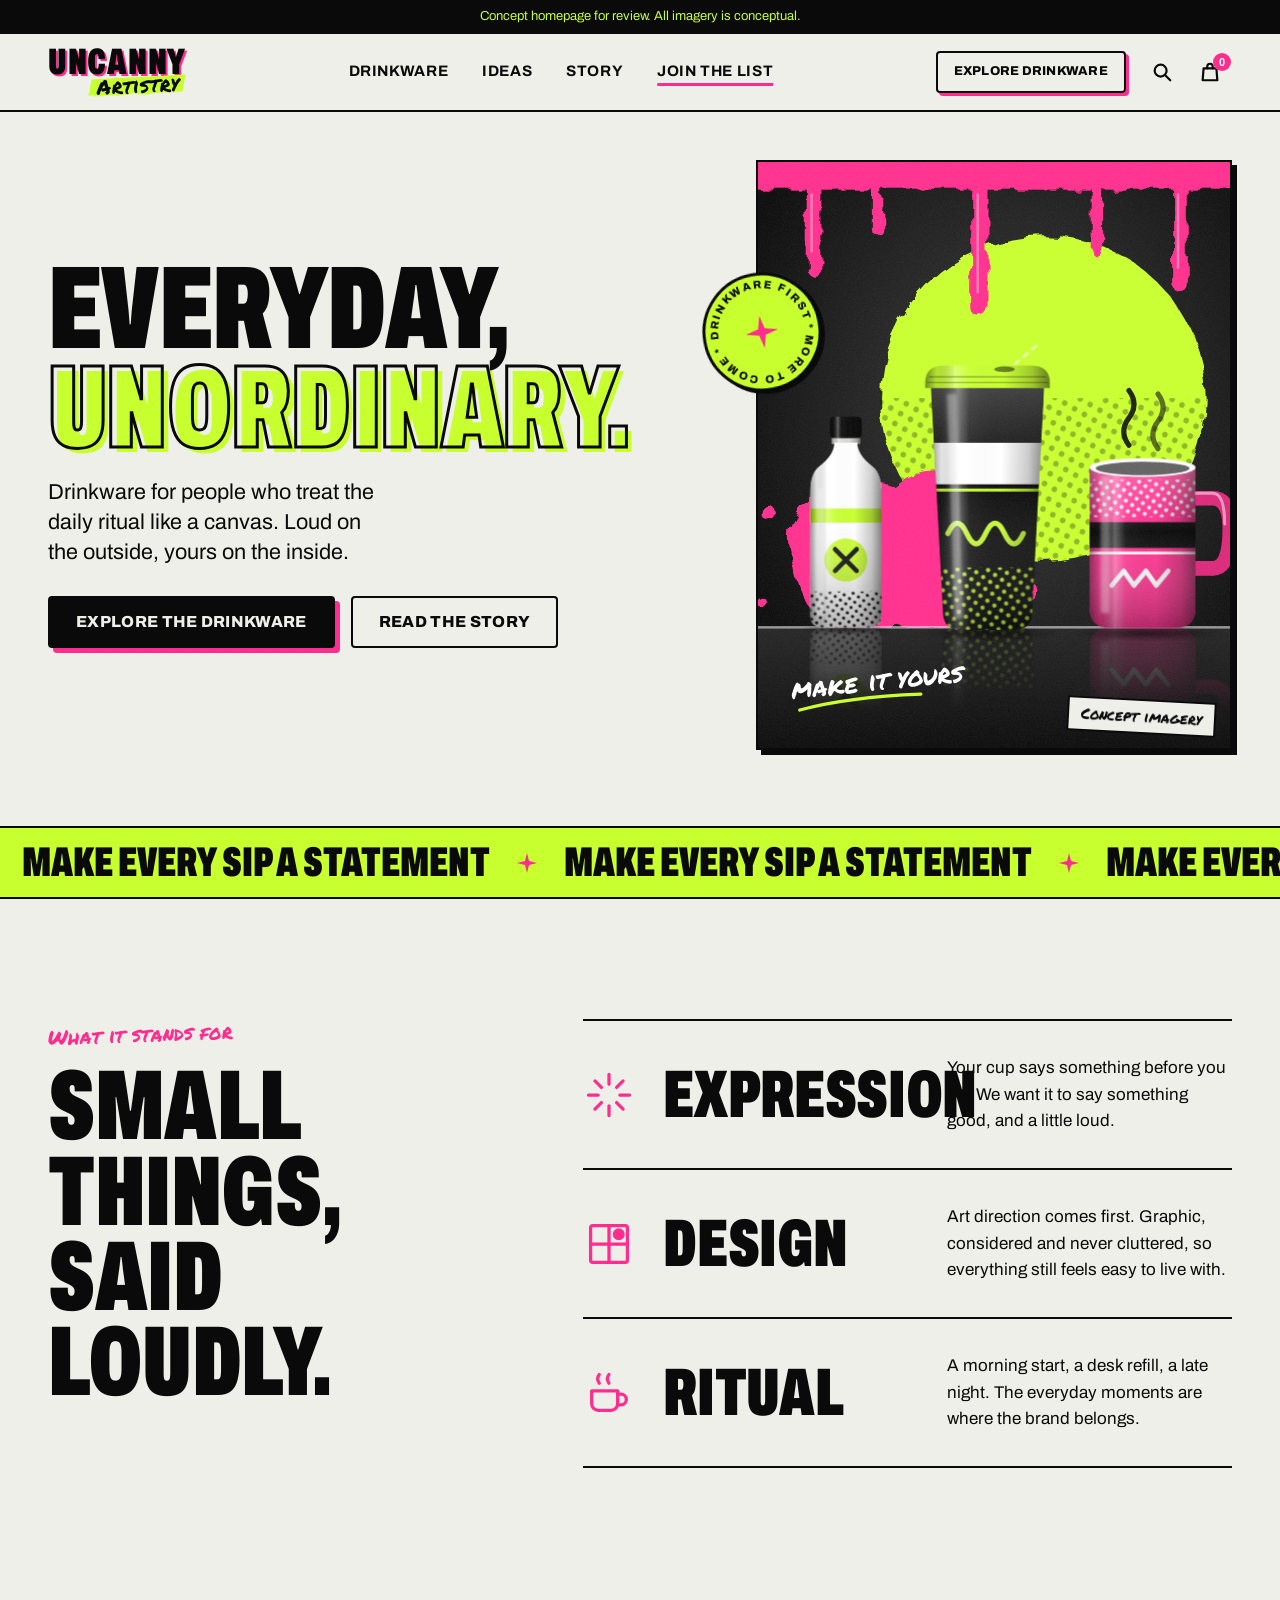
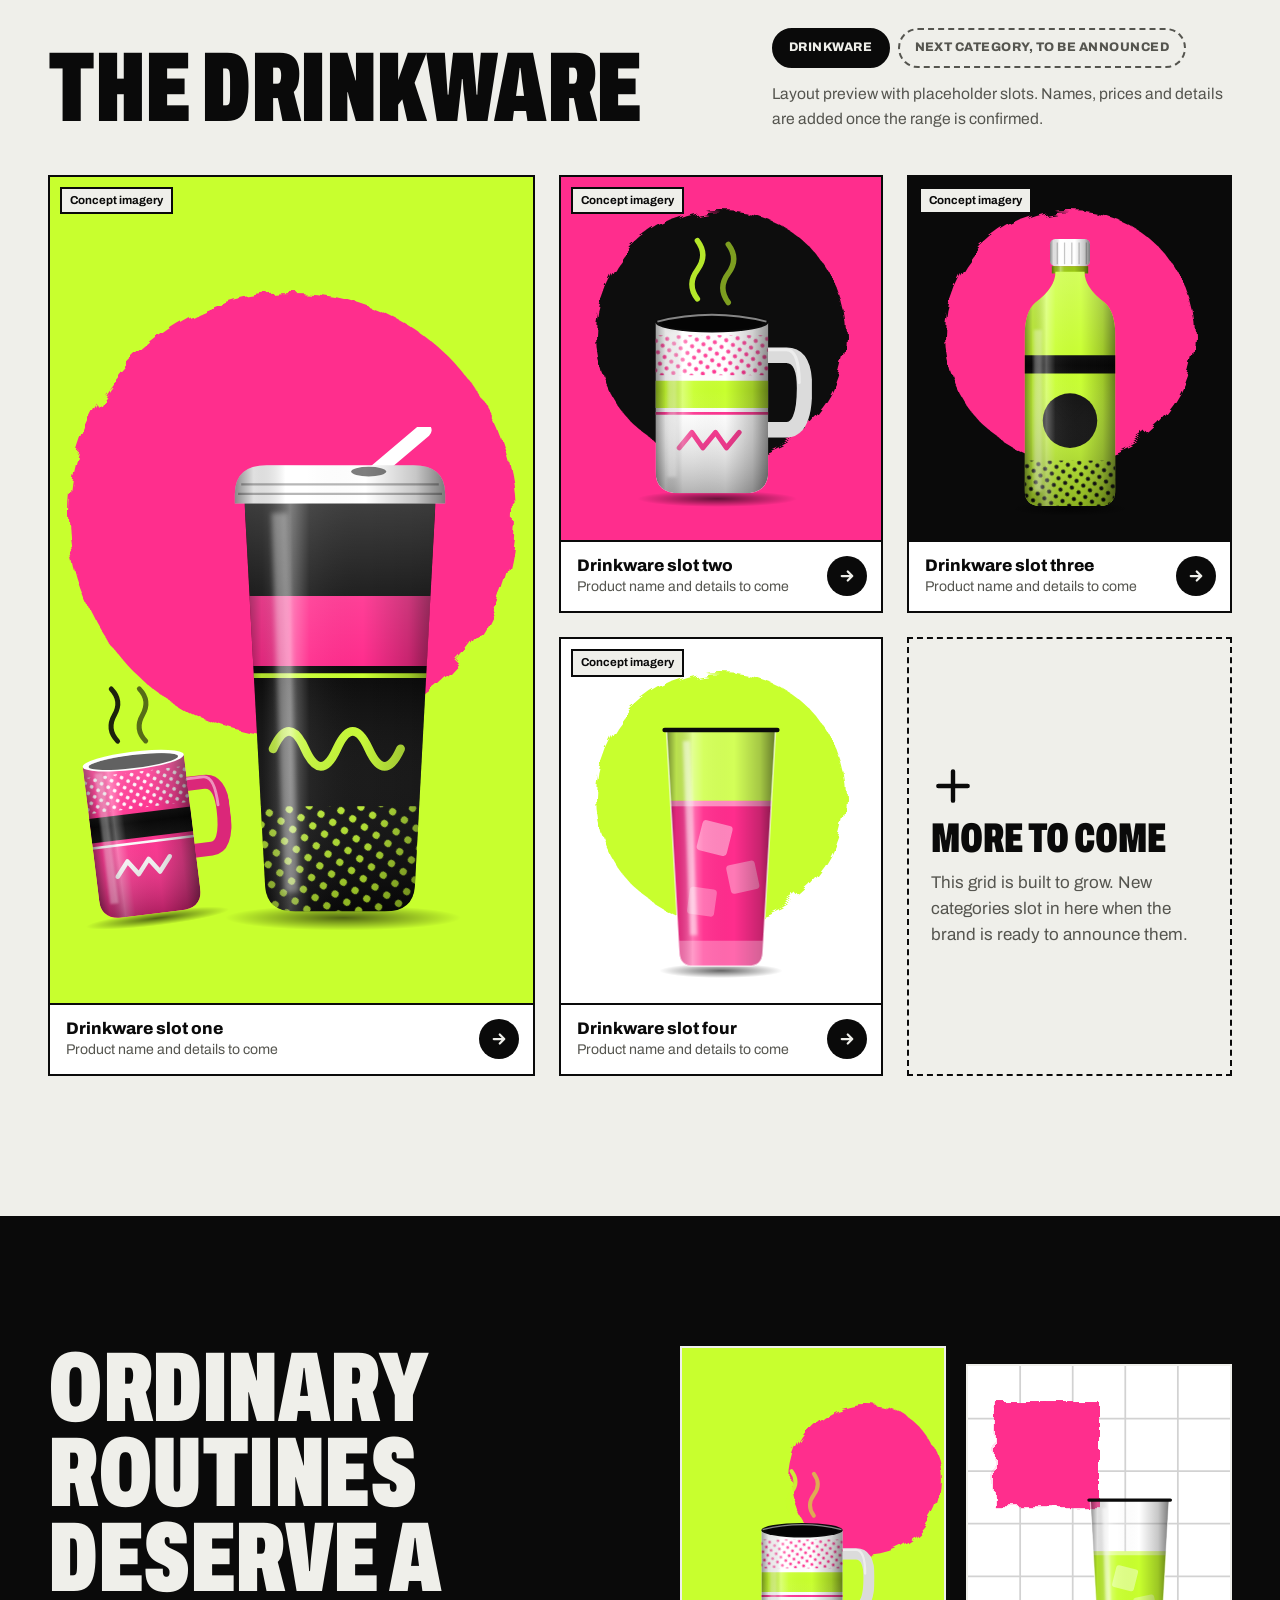
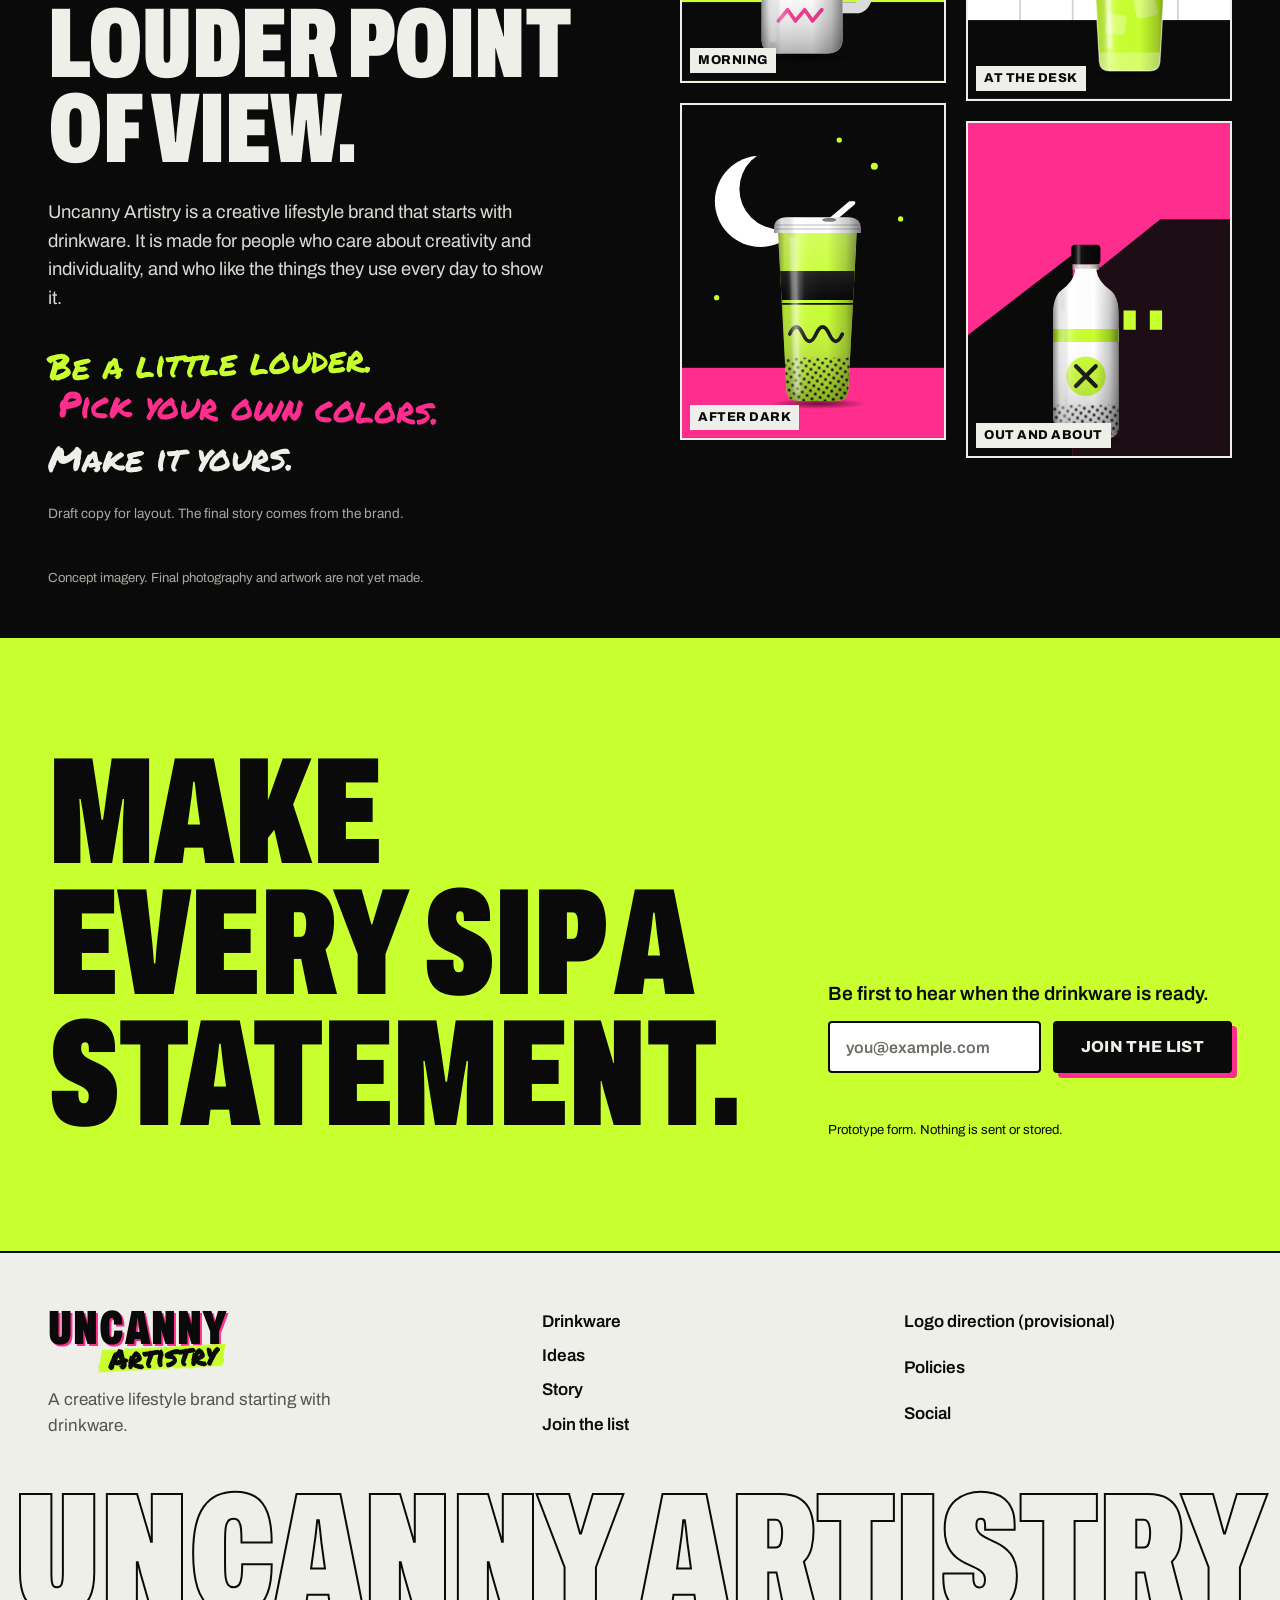
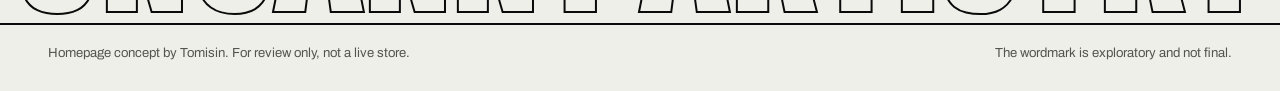
==== commit a1828f28: "Add files via upload Version 2 design update" ====
--- a/index.html
+++ b/index.html
@@ -7,6 +7,7 @@
 <title>Uncanny Artistry</title>
 <meta name="description" content="Uncanny Artistry is a creative lifestyle brand starting with drinkware. Homepage concept for review.">
 <meta name="theme-color" content="#0A0A0A">
+<meta name="robots" content="noindex">
 <link rel="icon" href="assets/favicon.svg" type="image/svg+xml">
 <!--FONTS-->
 <link rel="stylesheet" href="styles.css">
@@ -22,51 +23,122 @@
       <feTurbulence type="fractalNoise" baseFrequency="0.035" numOctaves="3" seed="7" result="n"/>
       <feDisplacementMap in="SourceGraphic" in2="n" scale="16"/>
     </filter>
+    <filter id="rough-sm" x="-5%" y="-20%" width="110%" height="140%">
+      <feTurbulence type="fractalNoise" baseFrequency="0.09" numOctaves="2" seed="3" result="n"/>
+      <feDisplacementMap in="SourceGraphic" in2="n" scale="3"/>
+    </filter>
     <filter id="grain" x="0" y="0" width="100%" height="100%">
       <feTurbulence type="fractalNoise" baseFrequency="0.9" numOctaves="2" seed="4"/>
       <feColorMatrix values="0 0 0 0 1  0 0 0 0 1  0 0 0 0 1  0 0 0 0.55 0"/>
     </filter>
-
-    <!-- Tall tumbler with lid and straw (concept shape) -->
+    <filter id="soft" x="-20%" y="-5%" width="140%" height="110%"><feGaussianBlur stdDeviation="1.6"/></filter>
+
+    <!-- Cylinder shading laid over any base colour -->
+    <linearGradient id="g-cyl" x1="0" x2="1" y1="0" y2="0">
+      <stop offset="0" stop-color="#000" stop-opacity=".46"/>
+      <stop offset=".09" stop-color="#000" stop-opacity=".12"/>
+      <stop offset=".24" stop-color="#fff" stop-opacity=".34"/>
+      <stop offset=".34" stop-color="#fff" stop-opacity=".05"/>
+      <stop offset=".62" stop-color="#000" stop-opacity="0"/>
+      <stop offset=".86" stop-color="#000" stop-opacity=".22"/>
+      <stop offset="1" stop-color="#000" stop-opacity=".52"/>
+    </linearGradient>
+    <linearGradient id="g-top" x1="0" x2="0" y1="0" y2="1">
+      <stop offset="0" stop-color="#fff" stop-opacity=".22"/>
+      <stop offset=".4" stop-color="#fff" stop-opacity="0"/>
+      <stop offset="1" stop-color="#000" stop-opacity=".3"/>
+    </linearGradient>
+    <radialGradient id="g-shadow" cx=".5" cy=".5" r=".5">
+      <stop offset="0" stop-color="#000" stop-opacity=".6"/>
+      <stop offset="1" stop-color="#000" stop-opacity="0"/>
+    </radialGradient>
+    <pattern id="dots" width="9" height="9" patternUnits="userSpaceOnUse" patternTransform="rotate(35)"><circle cx="4.5" cy="4.5" r="2.3" fill="#fff"/></pattern>
+    <mask id="m-dots" maskUnits="userSpaceOnUse" x="0" y="0" width="200" height="320"><rect width="200" height="320" fill="url(#dots)"/></mask>
+    <clipPath id="c-tumbler"><path d="M40 46 H160 L147 288 Q146 304 128 304 H72 Q54 304 53 288 Z"/></clipPath>
+    <clipPath id="c-mug"><path d="M28 104 H152 V268 Q152 292 126 292 H54 Q28 292 28 268 Z"/></clipPath>
+    <clipPath id="c-bottle"><path d="M84 48 Q84 66 62 82 Q50 92 50 120 V288 Q50 306 68 306 H132 Q150 306 150 288 V120 Q150 92 138 82 Q116 66 116 48 Z"/></clipPath>
+    <clipPath id="c-glass"><path d="M40 44 H160 L146 290 Q145 304 130 304 H70 Q55 304 54 290 Z"/></clipPath>
+
+    <!-- Tall tumbler with lid and striped straw (concept shape) -->
     <symbol id="p-tumbler" viewBox="0 0 200 320">
-      <path d="M118 28 L148 3" stroke="var(--lid)" stroke-width="9" stroke-linecap="round" fill="none"/>
-      <rect x="36" y="22" width="128" height="22" rx="8" fill="var(--lid)"/>
-      <path d="M42 44 H158 L146 290 Q145 304 130 304 H70 Q55 304 54 290 Z" fill="var(--body)"/>
-      <path d="M46 112 H154 L152 146 H48 Z" fill="var(--accent)"/>
-      <path d="M58 52 H68 L77 292 H67 Z" fill="#fff" opacity=".28"/>
-      <path d="M64 206 q9 -20 18 0 t18 0 t18 0" stroke="var(--ink)" stroke-width="5" stroke-linecap="round" fill="none"/>
+      <ellipse cx="102" cy="308" rx="74" ry="8" fill="url(#g-shadow)"/>
+      <path d="M120 30 L153 2" stroke="var(--lid)" stroke-width="9" stroke-linecap="round" fill="none"/>
+      <path d="M120 30 L153 2" stroke="#fff" stroke-width="3" stroke-dasharray="5 7" stroke-linecap="round" fill="none" opacity=".6"/>
+      <g clip-path="url(#c-tumbler)">
+        <rect x="30" y="40" width="140" height="270" fill="var(--body)"/>
+        <path d="M30 106 H170 V150 H30Z" fill="var(--accent)"/>
+        <path d="M30 156 H170" stroke="var(--ink)" stroke-width="3"/>
+        <path d="M58 202 q10 -22 20 0 t20 0 t20 0 t20 0" stroke="var(--ink)" stroke-width="5.5" stroke-linecap="round" fill="none"/>
+        <rect x="30" y="238" width="140" height="70" fill="var(--ink)" mask="url(#m-dots)"/>
+        <path d="M40 46 H160 L147 288 Q146 304 128 304 H72 Q54 304 53 288 Z" fill="url(#g-cyl)"/>
+        <path d="M40 46 H160 L147 288 Q146 304 128 304 H72 Q54 304 53 288 Z" fill="url(#g-top)"/>
+      </g>
+      <path d="M34 42 Q34 24 54 24 H146 Q166 24 166 42 V48 H34 Z" fill="var(--lid)"/>
+      <path d="M34 42 Q34 24 54 24 H146 Q166 24 166 42 V48 H34 Z" fill="url(#g-cyl)"/>
+      <path d="M38 36 H162 M36 42 H164" stroke="#000" stroke-width="1.4" opacity=".28"/>
+      <ellipse cx="118" cy="28" rx="11" ry="3" fill="#000" opacity=".5"/>
+      <path d="M57 54 H67 L74 292 H65 Z" fill="#fff" opacity=".32" filter="url(#soft)"/>
     </symbol>
 
     <!-- Mug with steam (concept shape) -->
     <symbol id="p-mug" viewBox="0 0 200 320">
-      <path d="M74 76 q-12 -16 0 -32 t0 -32" stroke="var(--accent)" stroke-width="6" stroke-linecap="round" fill="none"/>
-      <path d="M108 80 q-12 -16 0 -32 t0 -32" stroke="var(--accent)" stroke-width="6" stroke-linecap="round" fill="none" opacity=".7"/>
+      <ellipse cx="96" cy="298" rx="88" ry="9" fill="url(#g-shadow)"/>
+      <path d="M74 78 q-12 -16 0 -32 t0 -32" stroke="var(--accent)" stroke-width="6" stroke-linecap="round" fill="none" opacity=".9"/>
+      <path d="M108 82 q-12 -16 0 -32 t0 -32" stroke="var(--accent)" stroke-width="6" stroke-linecap="round" fill="none" opacity=".6"/>
       <path d="M150 140 H172 Q192 140 192 176 Q192 222 172 222 H150" stroke="var(--body)" stroke-width="17" stroke-linecap="round" stroke-linejoin="round" fill="none"/>
-      <path d="M28 104 H152 V264 Q152 292 124 292 H56 Q28 292 28 264 Z" fill="var(--body)"/>
-      <ellipse cx="90" cy="104" rx="62" ry="10" fill="var(--shade)"/>
-      <path d="M28 172 H152 V198 H28 Z" fill="var(--accent)"/>
-      <path d="M40 112 H50 V276 H40 Z" fill="#fff" opacity=".26"/>
-      <path d="M62 238 l14 -16 l12 16 l14 -16 l12 16" stroke="var(--ink)" stroke-width="5" stroke-linecap="round" stroke-linejoin="round" fill="none"/>
+      <path d="M150 140 H172 Q192 140 192 176 Q192 222 172 222 H150" stroke="#000" stroke-width="17" stroke-linecap="round" stroke-linejoin="round" fill="none" opacity=".14"/>
+      <path d="M152 134 H172 Q186 134 186 170" stroke="#fff" stroke-width="3.5" stroke-linecap="round" fill="none" opacity=".5"/>
+      <g clip-path="url(#c-mug)">
+        <rect x="20" y="98" width="140" height="200" fill="var(--body)"/>
+        <path d="M20 168 H160 V198 H20Z" fill="var(--accent)"/>
+        <path d="M20 204 H160" stroke="var(--ink)" stroke-width="3"/>
+        <path d="M54 242 l14 -17 l12 17 l14 -17 l12 17 l14 -17" stroke="var(--ink)" stroke-width="5.5" stroke-linecap="round" stroke-linejoin="round" fill="none"/>
+        <rect x="20" y="118" width="140" height="44" fill="var(--ink)" mask="url(#m-dots)"/>
+        <path d="M28 104 H152 V268 Q152 292 126 292 H54 Q28 292 28 268 Z" fill="url(#g-cyl)"/>
+        <path d="M28 104 H152 V268 Q152 292 126 292 H54 Q28 292 28 268 Z" fill="url(#g-top)"/>
+      </g>
+      <ellipse cx="90" cy="104" rx="62" ry="11" fill="var(--lid)"/>
+      <ellipse cx="90" cy="105" rx="55" ry="8" fill="#000" opacity=".62"/>
+      <path d="M30 103 Q90 88 150 103" stroke="#fff" stroke-width="2" fill="none" opacity=".5"/>
+      <path d="M41 114 H51 V274 H41 Z" fill="#fff" opacity=".3" filter="url(#soft)"/>
     </symbol>
 
-    <!-- Bottle with cap (concept shape) -->
+    <!-- Bottle with ribbed cap (concept shape) -->
     <symbol id="p-bottle" viewBox="0 0 200 320">
-      <rect x="78" y="14" width="44" height="26" rx="6" fill="var(--lid)"/>
-      <rect x="84" y="40" width="32" height="28" fill="var(--shade)"/>
-      <path d="M84 68 Q50 84 50 124 V290 Q50 306 66 306 H134 Q150 306 150 290 V124 Q150 84 116 68 Z" fill="var(--body)"/>
-      <circle cx="100" cy="196" r="30" fill="var(--accent)"/>
-      <path d="M84 180 L116 212 M116 180 L84 212" stroke="var(--ink)" stroke-width="6" stroke-linecap="round"/>
-      <path d="M60 110 H70 V292 H60 Z" fill="#fff" opacity=".26"/>
+      <ellipse cx="100" cy="309" rx="66" ry="8" fill="url(#g-shadow)"/>
+      <rect x="78" y="12" width="44" height="30" rx="6" fill="var(--lid)"/>
+      <rect x="78" y="12" width="44" height="30" rx="6" fill="url(#g-cyl)"/>
+      <path d="M86 16 V40 M94 16 V40 M102 16 V40 M110 16 V40 M118 16 V40" stroke="#000" stroke-width="1.4" opacity=".22"/>
+      <rect x="80" y="42" width="40" height="8" fill="var(--shade)"/>
+      <rect x="80" y="42" width="40" height="8" fill="url(#g-cyl)"/>
+      <g clip-path="url(#c-bottle)">
+        <rect x="40" y="40" width="120" height="270" fill="var(--body)"/>
+        <path d="M40 140 H160 V160 H40Z" fill="var(--accent)"/>
+        <circle cx="100" cy="212" r="30" fill="var(--accent)"/>
+        <path d="M85 197 L115 227 M115 197 L85 227" stroke="var(--ink)" stroke-width="6.5" stroke-linecap="round"/>
+        <rect x="40" y="256" width="120" height="52" fill="var(--ink)" mask="url(#m-dots)"/>
+        <path d="M84 48 Q84 66 62 82 Q50 92 50 120 V288 Q50 306 68 306 H132 Q150 306 150 288 V120 Q150 92 138 82 Q116 66 116 48 Z" fill="url(#g-cyl)"/>
+        <path d="M84 48 Q84 66 62 82 Q50 92 50 120 V288 Q50 306 68 306 H132 Q150 306 150 288 V120 Q150 92 138 82 Q116 66 116 48 Z" fill="url(#g-top)"/>
+      </g>
+      <path d="M60 112 H69 V290 H60 Z" fill="#fff" opacity=".32" filter="url(#soft)"/>
     </symbol>
 
-    <!-- Tall glass with liquid (concept shape) -->
+    <!-- Tall glass with drink and ice (concept shape) -->
     <symbol id="p-glass" viewBox="0 0 200 320">
-      <path d="M40 44 H160 L146 290 Q145 304 130 304 H70 Q55 304 54 290 Z" fill="var(--body)" opacity=".92"/>
-      <path d="M45 126 H155 L146 290 Q145 304 130 304 H70 Q55 304 54 290 Z" fill="var(--accent)"/>
-      <path d="M40 44 H160" stroke="var(--lid)" stroke-width="6" stroke-linecap="round"/>
-      <path d="M58 56 H66 L74 288 H66 Z" fill="#fff" opacity=".5"/>
-      <circle cx="100" cy="218" r="9" fill="var(--ink)" opacity=".85"/>
-      <circle cx="122" cy="176" r="6" fill="var(--ink)" opacity=".85"/>
+      <ellipse cx="100" cy="309" rx="68" ry="8" fill="url(#g-shadow)"/>
+      <path d="M40 44 H160 L146 290 Q145 304 130 304 H70 Q55 304 54 290 Z" fill="var(--body)" opacity=".2"/>
+      <g clip-path="url(#c-glass)">
+        <rect x="30" y="122" width="140" height="190" fill="var(--accent)"/>
+        <rect x="30" y="122" width="140" height="6" fill="#fff" opacity=".45"/>
+        <rect x="76" y="146" width="34" height="34" rx="4" fill="#fff" opacity=".42" transform="rotate(14 93 163)"/>
+        <rect x="108" y="190" width="32" height="32" rx="4" fill="#fff" opacity=".36" transform="rotate(-12 124 206)"/>
+        <rect x="64" y="218" width="30" height="30" rx="4" fill="#fff" opacity=".3" transform="rotate(8 79 233)"/>
+        <path d="M40 44 H160 L146 290 Q145 304 130 304 H70 Q55 304 54 290 Z" fill="url(#g-cyl)"/>
+        <path d="M54 276 H146 L146 290 Q145 304 130 304 H70 Q55 304 54 290 Z" fill="#fff" opacity=".28"/>
+      </g>
+      <path d="M40 44 H160 L146 290 Q145 304 130 304 H70 Q55 304 54 290 Z" fill="none" stroke="#fff" stroke-width="2" opacity=".55"/>
+      <path d="M38 44 H162" stroke="var(--lid)" stroke-width="5" stroke-linecap="round"/>
+      <path d="M58 56 H66 L74 270 H66 Z" fill="#fff" opacity=".5" filter="url(#soft)"/>
     </symbol>
 
     <!-- Small star used as a divider mark -->
@@ -76,7 +148,7 @@
 
 <a class="skip" href="#main">Skip to content</a>
 
-<div class="notice" role="note">Homepage concept for review. Imagery is conceptual and not final product.</div>
+<div class="notice" role="note">Concept homepage for review. All imagery is conceptual.</div>
 
 <header class="site-header" id="top">
   <div class="wrap header-row">
@@ -94,6 +166,7 @@
     </nav>
 
     <div class="header-tools">
+      <a class="btn btn-sm hdr-cta" href="#drinkware">Explore drinkware</a>
       <button class="icon-btn" type="button" data-demo="Search is a placeholder in this concept." aria-label="Search">
         <svg viewBox="0 0 24 24" width="22" height="22" fill="none" stroke="currentColor" stroke-width="2.4" stroke-linecap="round"><circle cx="10.5" cy="10.5" r="6.5"/><path d="M15.5 15.5 L21 21"/></svg>
       </button>
@@ -117,6 +190,7 @@
       <li><a href="#story">Story</a></li>
       <li><a href="#join">Join the list</a></li>
     </ul>
+    <a class="btn btn-lime menu-cta" href="#drinkware">Explore the drinkware</a>
     <p class="menu-note">Concept homepage. Links scroll to sections on this page.</p>
   </div>
 </div>
@@ -141,14 +215,35 @@
       <figure class="hero-art">
         <svg viewBox="0 0 600 720" role="img" aria-labelledby="hero-art-title hero-art-desc" preserveAspectRatio="xMidYMid slice">
           <title id="hero-art-title">Concept illustration of three drinkware shapes</title>
-          <desc id="hero-art-desc">A bottle, a tumbler with a straw and a mug stand on a white block in front of a lime circle, with magenta paint drips falling from the top edge.</desc>
+          <desc id="hero-art-desc">A bottle, a tumbler with a straw and a mug stand on a glossy black floor in front of a lime circle, with magenta paint drips falling from the top edge and their reflections below.</desc>
+          <defs>
+            <radialGradient id="h-spot" cx=".55" cy=".42" r=".62"><stop offset="0" stop-color="#fff" stop-opacity=".2"/><stop offset="1" stop-color="#fff" stop-opacity="0"/></radialGradient>
+            <linearGradient id="h-floor" x1="0" x2="0" y1="0" y2="1"><stop offset="0" stop-color="#242424"/><stop offset="1" stop-color="#0A0A0A"/></linearGradient>
+            <linearGradient id="h-fade" x1="0" x2="0" y1="572" y2="720" gradientUnits="userSpaceOnUse"><stop offset="0" stop-color="#fff" stop-opacity=".9"/><stop offset=".7" stop-color="#fff" stop-opacity="0"/></linearGradient>
+            <mask id="h-mask" maskUnits="userSpaceOnUse" x="0" y="572" width="600" height="148"><rect x="0" y="572" width="600" height="148" fill="url(#h-fade)"/></mask>
+            <pattern id="h-dots" width="14" height="14" patternUnits="userSpaceOnUse" patternTransform="rotate(30)"><circle cx="7" cy="7" r="3.4" fill="#fff"/></pattern>
+            <mask id="h-dotmask" maskUnits="userSpaceOnUse" x="0" y="0" width="600" height="720"><rect width="600" height="720" fill="url(#h-dots)"/></mask>
+            <clipPath id="h-sun"><circle cx="360" cy="290" r="200"/></clipPath>
+            <g id="h-pieces">
+              <svg x="30" y="302" width="176" height="282" viewBox="0 0 200 320" style="--body:#fff;--lid:#0A0A0A;--shade:#d9d9d4;--accent:#C8FF2E;--ink:#0A0A0A"><use href="#p-bottle"/></svg>
+              <svg x="388" y="266" width="210" height="336" viewBox="0 0 200 320" style="--body:#FF2D8D;--lid:#fff;--shade:#b01a63;--accent:#0A0A0A;--ink:#fff"><use href="#p-mug"/></svg>
+              <svg x="176" y="222" width="232" height="371" viewBox="0 0 200 320" style="--body:#0A0A0A;--lid:#C8FF2E;--shade:#333;--accent:#fff;--ink:#C8FF2E"><use href="#p-tumbler"/></svg>
+            </g>
+          </defs>
           <rect width="600" height="720" fill="#0A0A0A"/>
-          <circle cx="360" cy="270" r="190" fill="#C8FF2E" filter="url(#rough)"/>
+          <rect width="600" height="720" fill="url(#h-spot)"/>
+          <circle cx="360" cy="290" r="200" fill="#C8FF2E" filter="url(#rough)"/>
+          <rect x="140" y="290" width="440" height="220" fill="#0A0A0A" mask="url(#h-dotmask)" clip-path="url(#h-sun)" opacity=".3"/>
           <!-- magenta spray -->
           <g filter="url(#rough)" fill="#FF2D8D">
-            <path d="M60 470 C 40 410 120 360 190 390 C 250 340 330 400 310 460 C 340 520 260 580 190 560 C 130 600 70 550 60 470 Z"/>
-            <circle cx="28" cy="420" r="9"/><circle cx="340" cy="372" r="7"/><circle cx="352" cy="520" r="11"/><circle cx="20" cy="530" r="6"/><circle cx="300" cy="600" r="5"/>
+            <path d="M50 480 C 30 420 110 370 180 400 C 240 350 320 410 300 470 C 330 530 250 590 180 570 C 120 610 60 560 50 480 Z"/>
+            <circle cx="22" cy="430" r="9"/><circle cx="332" cy="382" r="7"/><circle cx="346" cy="530" r="11"/><circle cx="14" cy="540" r="6"/><circle cx="296" cy="610" r="5"/><circle cx="590" cy="420" r="6"/>
           </g>
+          <!-- floor -->
+          <rect x="0" y="572" width="600" height="148" fill="url(#h-floor)"/>
+          <rect x="0" y="570" width="600" height="3" fill="#fff" opacity=".55"/>
+          <g mask="url(#h-mask)"><use href="#h-pieces" transform="translate(0 1144) scale(1 -1)" opacity=".4"/></g>
+          <use href="#h-pieces"/>
           <!-- paint band + drips -->
           <g fill="#FF2D8D" filter="url(#rough)">
             <rect x="-20" y="-10" width="660" height="44"/>
@@ -158,16 +253,21 @@
             <rect x="420" y="20" width="14" height="96" rx="7"/>
             <rect x="520" y="20" width="18" height="140" rx="9"/>
           </g>
-          <!-- floor block -->
-          <rect x="20" y="566" width="560" height="26" fill="#fff"/>
-          <rect x="20" y="592" width="560" height="128" fill="#fff" opacity=".1"/>
-          <!-- pieces -->
-          <svg class="piece piece-1" x="34" y="308" width="170" height="272" viewBox="0 0 200 320" style="--body:#fff;--lid:#0A0A0A;--shade:#d9d9d4;--accent:#C8FF2E;--ink:#0A0A0A"><use href="#p-bottle"/></svg>
-          <svg class="piece piece-3" x="378" y="272" width="196" height="314" viewBox="0 0 200 320" style="--body:#FF2D8D;--lid:#fff;--shade:#b01a63;--accent:#0A0A0A;--ink:#fff"><use href="#p-mug"/></svg>
-          <svg class="piece piece-2" x="182" y="206" width="216" height="346" viewBox="0 0 200 320" style="--body:#0A0A0A;--lid:#C8FF2E;--shade:#333;--accent:#fff;--ink:#C8FF2E"><use href="#p-tumbler"/></svg>
-          <rect width="600" height="720" filter="url(#grain)" opacity=".16"/>
+          <g stroke="#fff" stroke-width="3" stroke-linecap="round" opacity=".35"><path d="M76 40 V110"/><path d="M280 40 V160"/><path d="M526 40 V130"/></g>
+          <!-- marker note -->
+          <text x="52" y="660" fill="#fff" font-family="Permanent Marker, Marker Felt, cursive" font-size="32" transform="rotate(-6 52 660)">make it yours</text>
+          <path d="M60 674 q60 -10 150 -4" stroke="#C8FF2E" stroke-width="4" stroke-linecap="round" fill="none" transform="rotate(-6 52 660)"/>
+          <rect width="600" height="720" filter="url(#grain)" opacity=".14"/>
         </svg>
         <figcaption class="sticker">Concept imagery</figcaption>
+        <div class="badge" aria-hidden="true">
+          <svg viewBox="0 0 120 120">
+            <defs><path id="badge-circ" d="M60 60 m-44 0 a44 44 0 1 1 88 0 a44 44 0 1 1 -88 0"/></defs>
+            <circle cx="60" cy="60" r="58" fill="#C8FF2E" stroke="#0A0A0A" stroke-width="3"/>
+            <g class="badge-ring"><text font-family="Archivo, Arial, sans-serif" font-weight="800" font-size="11" fill="#0A0A0A"><textPath href="#badge-circ" textLength="268" lengthAdjust="spacing">DRINKWARE FIRST  *  MORE TO COME  *  </textPath></text></g>
+            <use href="#i-star" x="42" y="42" width="36" height="36" color="#FF2D8D"/>
+          </svg>
+        </div>
       </figure>
     </div>
   </section>
@@ -197,14 +297,17 @@
       </div>
       <ul class="ideas-list">
         <li>
+          <svg class="glyph" viewBox="0 0 48 48" fill="none" stroke="currentColor" stroke-width="3" stroke-linecap="round" aria-hidden="true"><path d="M24 5V14M24 34V43M5 24H14M34 24H43M11 11l6 6M31 31l6 6M37 11l-6 6M17 31l-6 6"/></svg>
           <h3 class="display h3">Expression</h3>
           <p>Your cup says something before you do. We want it to say something good, and a little loud.</p>
         </li>
         <li>
+          <svg class="glyph" viewBox="0 0 48 48" fill="none" stroke="currentColor" stroke-width="3" stroke-linecap="round" aria-hidden="true"><rect x="7" y="7" width="34" height="34" rx="2"/><path d="M7 24H41M24 7V41"/><circle cx="33" cy="15" r="4" fill="currentColor"/></svg>
           <h3 class="display h3">Design</h3>
           <p>Art direction comes first. Graphic, considered and never cluttered, so everything still feels easy to live with.</p>
         </li>
         <li>
+          <svg class="glyph" viewBox="0 0 48 48" fill="none" stroke="currentColor" stroke-width="3" stroke-linecap="round" stroke-linejoin="round" aria-hidden="true"><path d="M8 22H32V34a6 6 0 0 1-6 6H14a6 6 0 0 1-6-6Z"/><path d="M32 25h3a5 5 0 0 1 0 10h-3"/><path d="M15 15q-3-4 0-8M24 15q-3-4 0-8"/></svg>
           <h3 class="display h3">Ritual</h3>
           <p>A morning start, a desk refill, a late night. The everyday moments are where the brand belongs.</p>
         </li>
@@ -217,50 +320,58 @@
     <div class="wrap">
       <div class="shop-head">
         <h2 class="display h2" id="shop-title">The drinkware</h2>
-        <p class="shop-note">Layout preview with placeholder slots. Names, prices and details are added once the range is confirmed.</p>
+        <div class="shop-meta">
+          <ul class="cats" aria-label="Categories">
+            <li><button class="cat is-on" type="button" aria-pressed="true">Drinkware</button></li>
+            <li><button class="cat" type="button" disabled aria-disabled="true">Next category, to be announced</button></li>
+          </ul>
+          <p class="shop-note">Layout preview with placeholder slots. Names, prices and details are added once the range is confirmed.</p>
+        </div>
       </div>
 
-      <ul class="cards">
-        <li class="card c-lime">
+      <ul class="bento" aria-label="Drinkware placeholder slots">
+        <li class="tile t-feature t-lime">
           <a href="#" data-demo="Placeholder slot. Product pages come after the range is confirmed." aria-label="Placeholder drinkware slot one">
-            <div class="card-art">
-              <svg viewBox="0 0 200 320" aria-hidden="true" style="--body:#0A0A0A;--lid:#fff;--shade:#333;--accent:#FF2D8D;--ink:#C8FF2E"><use href="#p-tumbler"/></svg>
+            <div class="tile-art">
+              <span class="deco"></span>
+              <svg class="p p-back" viewBox="0 0 200 320" aria-hidden="true" style="--body:#FF2D8D;--lid:#fff;--shade:#b01a63;--accent:#0A0A0A;--ink:#fff"><use href="#p-mug"/></svg>
+              <svg class="p p-main" viewBox="0 0 200 320" aria-hidden="true" style="--body:#0A0A0A;--lid:#fff;--shade:#333;--accent:#FF2D8D;--ink:#C8FF2E"><use href="#p-tumbler"/></svg>
               <span class="chip">Concept imagery</span>
             </div>
-            <div class="card-body">
-              <h3>Drinkware slot one</h3>
-              <p>Product name and details to come.</p>
-              <span class="card-link">View details</span>
-            </div>
+            <div class="tile-bar"><span class="tile-name">Drinkware slot one</span><span class="tile-sub">Product name and details to come</span><span class="go" aria-hidden="true"><svg viewBox="0 0 24 24" width="18" height="18" fill="none" stroke="currentColor" stroke-width="3" stroke-linecap="round" stroke-linejoin="round"><path d="M5 12H19M13 6l6 6-6 6"/></svg></span></div>
           </a>
         </li>
-        <li class="card c-magenta">
+        <li class="tile t-magenta">
           <a href="#" data-demo="Placeholder slot. Product pages come after the range is confirmed." aria-label="Placeholder drinkware slot two">
-            <div class="card-art">
-              <svg viewBox="0 0 200 320" aria-hidden="true" style="--body:#fff;--lid:#0A0A0A;--shade:#d9d9d4;--accent:#0A0A0A;--ink:#FF2D8D"><use href="#p-mug"/></svg>
+            <div class="tile-art">
+              <span class="deco"></span>
+              <svg class="p p-main" viewBox="0 0 200 320" aria-hidden="true" style="--body:#fff;--lid:#0A0A0A;--shade:#d9d9d4;--accent:#C8FF2E;--ink:#FF2D8D"><use href="#p-mug"/></svg>
               <span class="chip">Concept imagery</span>
             </div>
-            <div class="card-body">
-              <h3>Drinkware slot two</h3>
-              <p>Product name and details to come.</p>
-              <span class="card-link">View details</span>
-            </div>
+            <div class="tile-bar"><span class="tile-name">Drinkware slot two</span><span class="tile-sub">Product name and details to come</span><span class="go" aria-hidden="true"><svg viewBox="0 0 24 24" width="18" height="18" fill="none" stroke="currentColor" stroke-width="3" stroke-linecap="round" stroke-linejoin="round"><path d="M5 12H19M13 6l6 6-6 6"/></svg></span></div>
           </a>
         </li>
-        <li class="card c-ink">
+        <li class="tile t-ink">
           <a href="#" data-demo="Placeholder slot. Product pages come after the range is confirmed." aria-label="Placeholder drinkware slot three">
-            <div class="card-art">
-              <svg viewBox="0 0 200 320" aria-hidden="true" style="--body:#C8FF2E;--lid:#fff;--shade:#9bc718;--accent:#0A0A0A;--ink:#C8FF2E"><use href="#p-bottle"/></svg>
+            <div class="tile-art">
+              <span class="deco"></span>
+              <svg class="p p-main" viewBox="0 0 200 320" aria-hidden="true" style="--body:#C8FF2E;--lid:#fff;--shade:#9bc718;--accent:#0A0A0A;--ink:#0A0A0A"><use href="#p-bottle"/></svg>
               <span class="chip">Concept imagery</span>
             </div>
-            <div class="card-body">
-              <h3>Drinkware slot three</h3>
-              <p>Product name and details to come.</p>
-              <span class="card-link">View details</span>
+            <div class="tile-bar"><span class="tile-name">Drinkware slot three</span><span class="tile-sub">Product name and details to come</span><span class="go" aria-hidden="true"><svg viewBox="0 0 24 24" width="18" height="18" fill="none" stroke="currentColor" stroke-width="3" stroke-linecap="round" stroke-linejoin="round"><path d="M5 12H19M13 6l6 6-6 6"/></svg></span></div>
+          </a>
+        </li>
+        <li class="tile t-paper">
+          <a href="#" data-demo="Placeholder slot. Product pages come after the range is confirmed." aria-label="Placeholder drinkware slot four">
+            <div class="tile-art">
+              <span class="deco"></span>
+              <svg class="p p-main" viewBox="0 0 200 320" aria-hidden="true" style="--body:#fff;--lid:#0A0A0A;--shade:#d9d9d4;--accent:#FF2D8D;--ink:#0A0A0A"><use href="#p-glass"/></svg>
+              <span class="chip">Concept imagery</span>
             </div>
+            <div class="tile-bar"><span class="tile-name">Drinkware slot four</span><span class="tile-sub">Product name and details to come</span><span class="go" aria-hidden="true"><svg viewBox="0 0 24 24" width="18" height="18" fill="none" stroke="currentColor" stroke-width="3" stroke-linecap="round" stroke-linejoin="round"><path d="M5 12H19M13 6l6 6-6 6"/></svg></span></div>
           </a>
         </li>
-        <li class="card c-next">
+        <li class="tile t-next">
           <div class="next-inner">
             <svg width="44" height="44" viewBox="0 0 24 24" aria-hidden="true" fill="none" stroke="currentColor" stroke-width="2.4" stroke-linecap="round"><path d="M12 4 V20 M4 12 H20"/></svg>
             <h3>More to come</h3>
@@ -268,6 +379,7 @@
           </div>
         </li>
       </ul>
+      <p class="swipe-hint" aria-hidden="true">Swipe to see more slots</p>
     </div>
   </section>
 
@@ -291,7 +403,7 @@
             <rect width="300" height="380" fill="#C8FF2E"/>
             <circle cx="210" cy="150" r="86" fill="#FF2D8D" filter="url(#rough)"/>
             <rect y="290" width="300" height="90" fill="#0A0A0A"/>
-            <svg x="70" y="130" width="150" height="240" viewBox="0 0 200 320" style="--body:#fff;--lid:#0A0A0A;--shade:#d9d9d4;--accent:#0A0A0A;--ink:#FF2D8D"><use href="#p-mug"/></svg>
+            <svg x="70" y="130" width="150" height="240" viewBox="0 0 200 320" style="--body:#fff;--lid:#0A0A0A;--shade:#d9d9d4;--accent:#C8FF2E;--ink:#FF2D8D"><use href="#p-mug"/></svg>
           </svg>
           <span class="m-label">Morning</span>
         </li>
@@ -370,6 +482,7 @@
       <li><a href="#" data-demo="Social links are added once accounts are confirmed.">Social</a></li>
     </ul>
   </div>
+  <p class="foot-mega" aria-hidden="true">Uncanny Artistry</p>
   <div class="wrap foot-base">
     <p>Homepage concept by Tomisin. For review only, not a live store.</p>
     <p>The wordmark is exploratory and not final.</p>
--- a/styles.css
+++ b/styles.css
@@ -132,8 +132,8 @@
 .wm-top {
   position: relative; display: block;
   font-family: var(--font); font-stretch: 62%; font-weight: 900; text-transform: uppercase;
-  font-size: var(--wm); line-height: .8; letter-spacing: .01em;
-  text-shadow: .045em .045em 0 var(--magenta);
+  font-size: var(--wm); line-height: .8; letter-spacing: .02em;
+  text-shadow: .05em .05em 0 var(--magenta);
 }
 .wm-bot {
   position: relative; display: block; align-self: flex-end;
@@ -142,7 +142,7 @@
   transform: rotate(-3deg); padding: 0 .3em;
   color: var(--ink);
 }
-.wm-bot::before { content: ""; position: absolute; inset: 12% 0 6% 0; background: var(--lime); transform: skewX(-12deg); z-index: -1; }
+.wm-bot::before { content: ""; position: absolute; inset: 12% 0 6% 0; background: var(--lime); transform: skewX(-12deg); z-index: -1; filter: url(#rough-sm); }
 .logo-lg .wm { --wm: 3rem; }
 
 /* Hero -------------------------------------------------------------------- */
@@ -155,25 +155,22 @@
 .hero-lede { font-size: 1.2rem; max-width: 30ch; line-height: 1.4; }
 .hero-cta { display: flex; flex-wrap: wrap; gap: 14px 16px; padding-top: 6px; }
 
-.hero-art { position: relative; margin: 0; background: var(--ink); aspect-ratio: 5 / 6; border: 2.5px solid var(--ink); overflow: hidden; box-shadow: var(--hard); }
-.hero-art > svg { display: block; width: 100%; height: 100%; }
+.hero-art { position: relative; margin: 0; background: var(--ink); aspect-ratio: 5 / 6; border: 2.5px solid var(--ink); box-shadow: var(--hard); }
+.hero-art > svg { display: block; width: 100%; height: 100%; overflow: hidden; }
 .sticker {
-  position: absolute; left: 14px; bottom: 14px; z-index: 2;
+  position: absolute; right: 14px; bottom: 14px; z-index: 2;
   background: var(--paper); color: var(--ink); border: 2px solid var(--ink);
-  font-family: var(--marker); font-size: .95rem; line-height: 1; padding: 8px 12px; transform: rotate(-3deg);
+  font-family: var(--marker); font-size: .95rem; line-height: 1; padding: 8px 12px; transform: rotate(3deg);
 }
 
 @media (prefers-reduced-motion: no-preference) {
   .ht-line { animation: rise .8s cubic-bezier(.2,.8,.2,1) both; }
   .ht-2 { animation-delay: .12s; }
   .hero-lede, .hero-cta { animation: rise .8s .3s cubic-bezier(.2,.8,.2,1) both; }
-  .piece { animation: drop .7s cubic-bezier(.3,1.3,.5,1) both; transform-box: fill-box; }
-  .piece-1 { animation-delay: .35s; }
-  .piece-3 { animation-delay: .5s; }
-  .piece-2 { animation-delay: .2s; }
+  .badge-ring { transform-box: fill-box; transform-origin: center; animation: spin 26s linear infinite; }
 }
 @keyframes rise { from { opacity: 0; transform: translateY(28px); } to { opacity: 1; transform: none; } }
-@keyframes drop { from { opacity: 0; transform: translateY(-40px); } to { opacity: 1; transform: none; } }
+@keyframes spin { to { transform: rotate(360deg); } }
 
 /* Marquee ----------------------------------------------------------------- */
 .marquee { background: var(--lime); border-block: 2.5px solid var(--ink); overflow: hidden; }
@@ -194,29 +191,44 @@
 .ideas-list p { max-width: 42ch; color: var(--ink); }
 .ideas-list li:hover { background: var(--lime); padding-inline: 14px; }
 
-/* Shop -------------------------------------------------------------------- */
-.shop { padding-block: 24px 80px; }
-.shop-head { display: grid; gap: 14px; margin-bottom: 30px; }
-.shop-note { max-width: 46ch; color: var(--muted); font-size: .98rem; }
-.cards { display: grid; grid-template-columns: 1fr; gap: 22px; }
-.card { min-width: 0; }
-.card > a { display: block; height: 100%; text-decoration: none; border: 2.5px solid var(--ink); background: var(--white); transition: transform .2s ease, box-shadow .2s ease; }
-.card > a:hover { transform: translate(-3px, -3px); box-shadow: 8px 8px 0 var(--ink); }
-.card-art { position: relative; aspect-ratio: 1 / 1.05; display: grid; place-items: center; overflow: hidden; border-bottom: 2.5px solid var(--ink); }
-.card-art > svg { height: 82%; width: auto; transition: transform .3s cubic-bezier(.3,1.4,.5,1); }
-.card > a:hover .card-art > svg { transform: rotate(-4deg) scale(1.04); }
-.c-lime .card-art { background: var(--lime); }
-.c-magenta .card-art { background: var(--magenta); }
-.c-ink .card-art { background: var(--ink); }
-.chip { position: absolute; left: 10px; top: 10px; background: var(--paper); color: var(--ink); border: 2px solid var(--ink); font-size: .72rem; font-weight: 700; line-height: 1; padding: 6px 8px; }
-.card-body { display: grid; gap: 6px; padding: 16px 16px 18px; }
-.card-body h3 { font-size: 1.2rem; font-weight: 800; line-height: 1.2; }
-.card-body p { color: var(--muted); font-size: .95rem; line-height: 1.4; }
-.card-link { margin-top: 8px; font-weight: 800; font-size: .9rem; text-transform: uppercase; letter-spacing: .04em; text-decoration: underline; text-decoration-thickness: 2.5px; text-underline-offset: 4px; text-decoration-color: var(--magenta); }
-.c-next { display: grid; }
-.next-inner { display: flex; flex-direction: column; justify-content: center; gap: 12px; padding: 32px 24px; border: 2.5px dashed var(--ink); min-height: 280px; }
+/* Shop (bento on desktop, swipe row on mobile) ---------------------------- */
+.shop { padding-block: 24px 90px; }
+.shop-head { display: grid; gap: 22px; margin-bottom: 30px; }
+.shop-meta { display: grid; gap: 14px; max-width: 46ch; }
+.cats { display: flex; flex-wrap: wrap; gap: 8px; }
+.cat { font: 800 .78rem/1.1 var(--font); text-transform: uppercase; letter-spacing: .04em; padding: 11px 15px; border: 2.5px solid var(--ink); border-radius: 999px; background: transparent; color: var(--ink); cursor: pointer; transition: background-color .15s, color .15s; }
+.cat.is-on { background: var(--ink); color: var(--paper); }
+.cat:disabled { border-style: dashed; border-color: var(--muted); color: var(--muted); cursor: not-allowed; }
+.shop-note { color: var(--muted); font-size: .98rem; }
+
+.bento { display: flex; gap: 14px; overflow-x: auto; scroll-snap-type: x mandatory; scroll-padding-inline: var(--gutter); margin-inline: calc(var(--gutter) * -1); padding: 4px var(--gutter) 20px; scrollbar-width: none; overscroll-behavior-x: contain; }
+.bento::-webkit-scrollbar { display: none; }
+.tile { flex: 0 0 78%; max-width: 340px; scroll-snap-align: center; min-width: 0; display: grid; }
+.tile > a { display: grid; grid-template-rows: 1fr auto; text-decoration: none; border: 2.5px solid var(--ink); background: var(--white); transition: transform .2s ease, box-shadow .2s ease; }
+.tile > a:hover { transform: translate(-3px, -3px); box-shadow: 8px 8px 0 var(--ink); }
+.tile-art { position: relative; aspect-ratio: 1 / 1.14; overflow: hidden; border-bottom: 2.5px solid var(--ink); }
+.t-lime .tile-art { background: var(--lime); --deco: var(--magenta); }
+.t-magenta .tile-art { background: var(--magenta); --deco: var(--ink); }
+.t-ink .tile-art { background: var(--ink); --deco: var(--magenta); }
+.t-paper .tile-art { background: var(--white); --deco: var(--lime); }
+.deco { position: absolute; width: 78%; aspect-ratio: 1; left: 11%; top: 9%; border-radius: 50%; background: var(--deco); filter: url(#rough); }
+.t-feature .deco { width: 86%; left: 7%; top: 5%; }
+.p { position: absolute; bottom: 6%; left: 50%; height: 80%; width: auto; transform: translateX(-50%); transition: transform .35s cubic-bezier(.3,1.4,.5,1); }
+.t-feature .p-main { height: 90%; left: 56%; }
+.t-feature .p-back { height: 60%; left: 22%; transform: translateX(-50%) rotate(-7deg); }
+.tile > a:hover .p-main { transform: translateX(-50%) translateY(-6px) rotate(-3deg); }
+.tile > a:hover .p-back { transform: translateX(-50%) translateY(-3px) rotate(-10deg); }
+.chip { position: absolute; left: 10px; top: 10px; z-index: 2; background: var(--paper); color: var(--ink); border: 2px solid var(--ink); font-size: .72rem; font-weight: 700; line-height: 1; padding: 6px 8px; }
+.tile-bar { display: grid; grid-template-columns: 1fr auto; column-gap: 12px; align-items: center; padding: 14px 14px 15px 16px; color: var(--ink); }
+.tile-name { font-weight: 800; font-size: 1.05rem; line-height: 1.2; }
+.tile-sub { grid-column: 1; color: var(--muted); font-size: .88rem; line-height: 1.35; }
+.go { grid-column: 2; grid-row: 1 / span 2; width: 40px; height: 40px; border-radius: 50%; display: grid; place-items: center; background: var(--ink); color: var(--paper); transition: background-color .15s, transform .2s; }
+.tile > a:hover .go { background: var(--magenta); transform: rotate(-45deg); }
+.t-next { display: grid; }
+.next-inner { display: flex; flex-direction: column; justify-content: center; gap: 12px; padding: 28px 22px; border: 2.5px dashed var(--ink); min-height: 100%; }
 .next-inner h3 { font-family: var(--font); font-stretch: 62%; font-weight: 900; text-transform: uppercase; font-size: 2.6rem; line-height: .9; }
 .next-inner p { max-width: 30ch; color: var(--muted); }
+.swipe-hint { margin-top: 2px; font-family: var(--marker); font-size: 1rem; color: var(--magenta); transform: rotate(-1.5deg); }
 
 /* Story ------------------------------------------------------------------- */
 .story { background: var(--ink); color: var(--paper); padding-block: 80px 36px; }
@@ -269,6 +281,8 @@
 .menu ul { display: grid; gap: 6px; }
 .menu a { display: block; text-decoration: none; font-family: var(--font); font-stretch: 62%; font-weight: 900; text-transform: uppercase; font-size: clamp(3rem, 16vw, 5.5rem); line-height: .95; transition: color .15s, transform .15s; }
 .menu a:hover, .menu a:focus-visible { color: var(--lime); transform: translateX(8px); }
+.menu a.btn { display: inline-flex; font-stretch: 100%; font-size: 1rem; line-height: 1; letter-spacing: .02em; }
+.menu a.btn:hover, .menu a.btn:focus-visible { color: var(--ink); transform: translate(-2px, -2px); }
 .menu-note { color: #a9a9a2; font-size: .88rem; }
 body.menu-open { overflow: hidden; }
 body.menu-open .site-header { background: var(--ink); color: var(--paper); border-bottom-color: var(--paper); }
@@ -283,44 +297,70 @@
 .toast { position: fixed; left: 50%; bottom: calc(18px + env(safe-area-inset-bottom, 0px)); z-index: 90; max-width: min(92vw, 440px); transform: translate(-50%, 140%); opacity: 0; visibility: hidden; background: var(--ink); color: var(--paper); border: 2.5px solid var(--lime); padding: 12px 16px; font-weight: 600; font-size: .95rem; line-height: 1.35; transition: transform .25s cubic-bezier(.3,1.2,.5,1), opacity .2s, visibility .25s; pointer-events: none; }
 .toast.show { transform: translate(-50%, 0); opacity: 1; visibility: visible; }
 
+/* Extras ------------------------------------------------------------------ */
+.btn-sm { min-height: 42px; padding: 0 16px; font-size: .8rem; box-shadow: 3px 3px 0 var(--shadow); }
+.btn-sm:hover { box-shadow: 5px 5px 0 var(--shadow); }
+.btn-lime { background: var(--lime); color: var(--ink); border-color: var(--lime); --shadow: var(--magenta); }
+.hdr-cta { display: none; }
+.nav a[aria-current="true"] { text-decoration: underline; text-decoration-color: var(--magenta); text-decoration-thickness: 3px; text-underline-offset: 7px; }
+.badge { position: absolute; z-index: 3; width: 88px; height: 88px; top: 58px; right: 10px; transform: rotate(8deg); filter: drop-shadow(3px 3px 0 var(--ink)); }
+.badge svg { display: block; width: 100%; height: 100%; }
+.glyph { width: 44px; height: 44px; color: var(--magenta); grid-row: 1 / span 2; align-self: start; margin-top: 4px; transition: transform .3s cubic-bezier(.3,1.4,.5,1); }
+.ideas-list li:hover .glyph { transform: rotate(18deg) scale(1.1); color: var(--ink); }
+.foot-mega { margin: 6px 0 0; padding-inline: 0; font-family: var(--font); font-stretch: 62%; font-weight: 900; text-transform: uppercase; font-size: min(13.4vw, 12rem); line-height: .8; letter-spacing: -.005em; white-space: nowrap; text-align: center; overflow: hidden; color: transparent; -webkit-text-stroke: 1.5px var(--ink); transition: color .25s; user-select: none; }
+.foot-mega:hover { color: var(--lime); }
+.menu-cta { justify-self: start; margin-top: 6px; }
+.header-row { transition: height .2s ease; }
+.site-header.is-compact .header-row { height: 60px; }
+.ideas-list li { grid-template-columns: 44px minmax(0, 1fr); column-gap: 18px; row-gap: 8px; }
+.ideas-list li h3, .ideas-list li p { grid-column: 2; }
+
 /* Tablet ------------------------------------------------------------------ */
 @media (min-width: 640px) {
-  .cards { grid-template-columns: repeat(2, 1fr); }
-  .ideas-list li { grid-template-columns: 1fr 1fr; align-items: center; }
+  .tile { flex-basis: 46%; }
   .moments { gap: 18px; }
   .footer-grid { grid-template-columns: 1.4fr 1fr 1fr; }
   .foot-base { grid-template-columns: 1fr auto; }
+  .badge { width: 104px; height: 104px; right: 18px; top: 70px; }
+  .foot-mega { -webkit-text-stroke-width: 2px; }
 }
 
 /* Desktop ----------------------------------------------------------------- */
 @media (min-width: 960px) {
   :root { --header-h: 76px; }
   .menu-btn, .menu { display: none; }
+  .hdr-cta { display: inline-flex; margin-right: 10px; }
   .nav { display: block; }
   .nav ul { display: flex; gap: 6px; }
   .nav a { display: inline-block; padding: 10px 14px; text-decoration: none; font-weight: 700; font-size: .95rem; text-transform: uppercase; letter-spacing: .04em; border-radius: 4px; transition: background-color .15s; }
   .nav a:hover { background: var(--lime); }
+  .nav a[aria-current="true"] { text-decoration: underline; text-decoration-color: var(--magenta); text-decoration-thickness: 3px; text-underline-offset: 7px; }
   .wm { --wm: 2.3rem; }
 
-  .hero { padding-block: 48px 72px; }
-  .hero-grid { grid-template-columns: minmax(0, 1.15fr) minmax(0, .85fr); gap: 56px; align-items: center; }
+  .hero { padding-block: 48px 76px; }
+  .hero-grid { grid-template-columns: minmax(0, 1.15fr) minmax(0, .85fr); gap: 64px; align-items: center; }
   .hero-title { font-size: clamp(5rem, 9.2vw, 9.5rem); }
   .hero-lede { font-size: 1.35rem; max-width: 28ch; }
   .hero-art { aspect-ratio: 5 / 6.2; max-height: 76vh; justify-self: end; width: 100%; }
   .ht-2 { -webkit-text-stroke-width: 3px; }
+  .badge { width: 120px; height: 120px; left: -56px; right: auto; top: 110px; transform: rotate(-10deg); }
 
   .ideas { padding-block: 120px; }
   .ideas-grid { grid-template-columns: minmax(0, 5fr) minmax(0, 7fr); gap: 72px; }
   .ideas-head { position: sticky; top: calc(var(--header-h) + 32px); align-self: start; }
   .ideas-list li { padding-block: 34px; }
-  .ideas-list li { grid-template-columns: 1fr; }
-  .ideas-list li h3 { margin-bottom: 4px; }
-
-  .shop { padding-block: 40px 130px; }
+
+  .shop { padding-block: 40px 140px; }
   .shop-head { grid-template-columns: 1fr auto; align-items: end; margin-bottom: 44px; }
-  .cards { grid-template-columns: repeat(4, 1fr); gap: 26px; }
-  .cards .card:nth-child(even) { transform: translateY(26px); }
-  .next-inner { min-height: 100%; }
+  .bento { display: grid; grid-template-columns: 1.5fr 1fr 1fr; gap: 24px; overflow: visible; scroll-snap-type: none; margin: 0; padding: 0; }
+  .tile { flex: none; max-width: none; }
+  .t-feature { grid-row: 1 / span 2; }
+  .t-feature > a { height: 100%; }
+  .t-feature .tile-art { aspect-ratio: auto; height: 100%; }
+  .t-feature .deco { width: 92%; left: 4%; top: 14%; }
+  .t-feature .p-main { height: auto; width: 66%; left: 60%; bottom: 8%; }
+  .t-feature .p-back { height: auto; width: 34%; left: 20%; bottom: 8%; }
+  .swipe-hint { display: none; }
 
   .story { padding-block: 130px 48px; }
   .story-grid { grid-template-columns: minmax(0, 6fr) minmax(0, 6fr); gap: 80px; }
@@ -335,6 +375,9 @@
 }
 
 @media (min-width: 1280px) {
-  .ideas-list li { grid-template-columns: 1fr 1fr; gap: 24px; }
   .hero-title { font-size: clamp(7rem, 9.2vw, 9.5rem); }
-}
+  .ideas-list li { grid-template-columns: 56px minmax(0, 1fr) minmax(0, 1.1fr); column-gap: 24px; align-items: center; }
+  .ideas-list li .glyph { grid-row: 1; align-self: center; margin-top: 0; width: 52px; height: 52px; }
+  .ideas-list li h3 { grid-column: 2; }
+  .ideas-list li p { grid-column: 3; }
+}
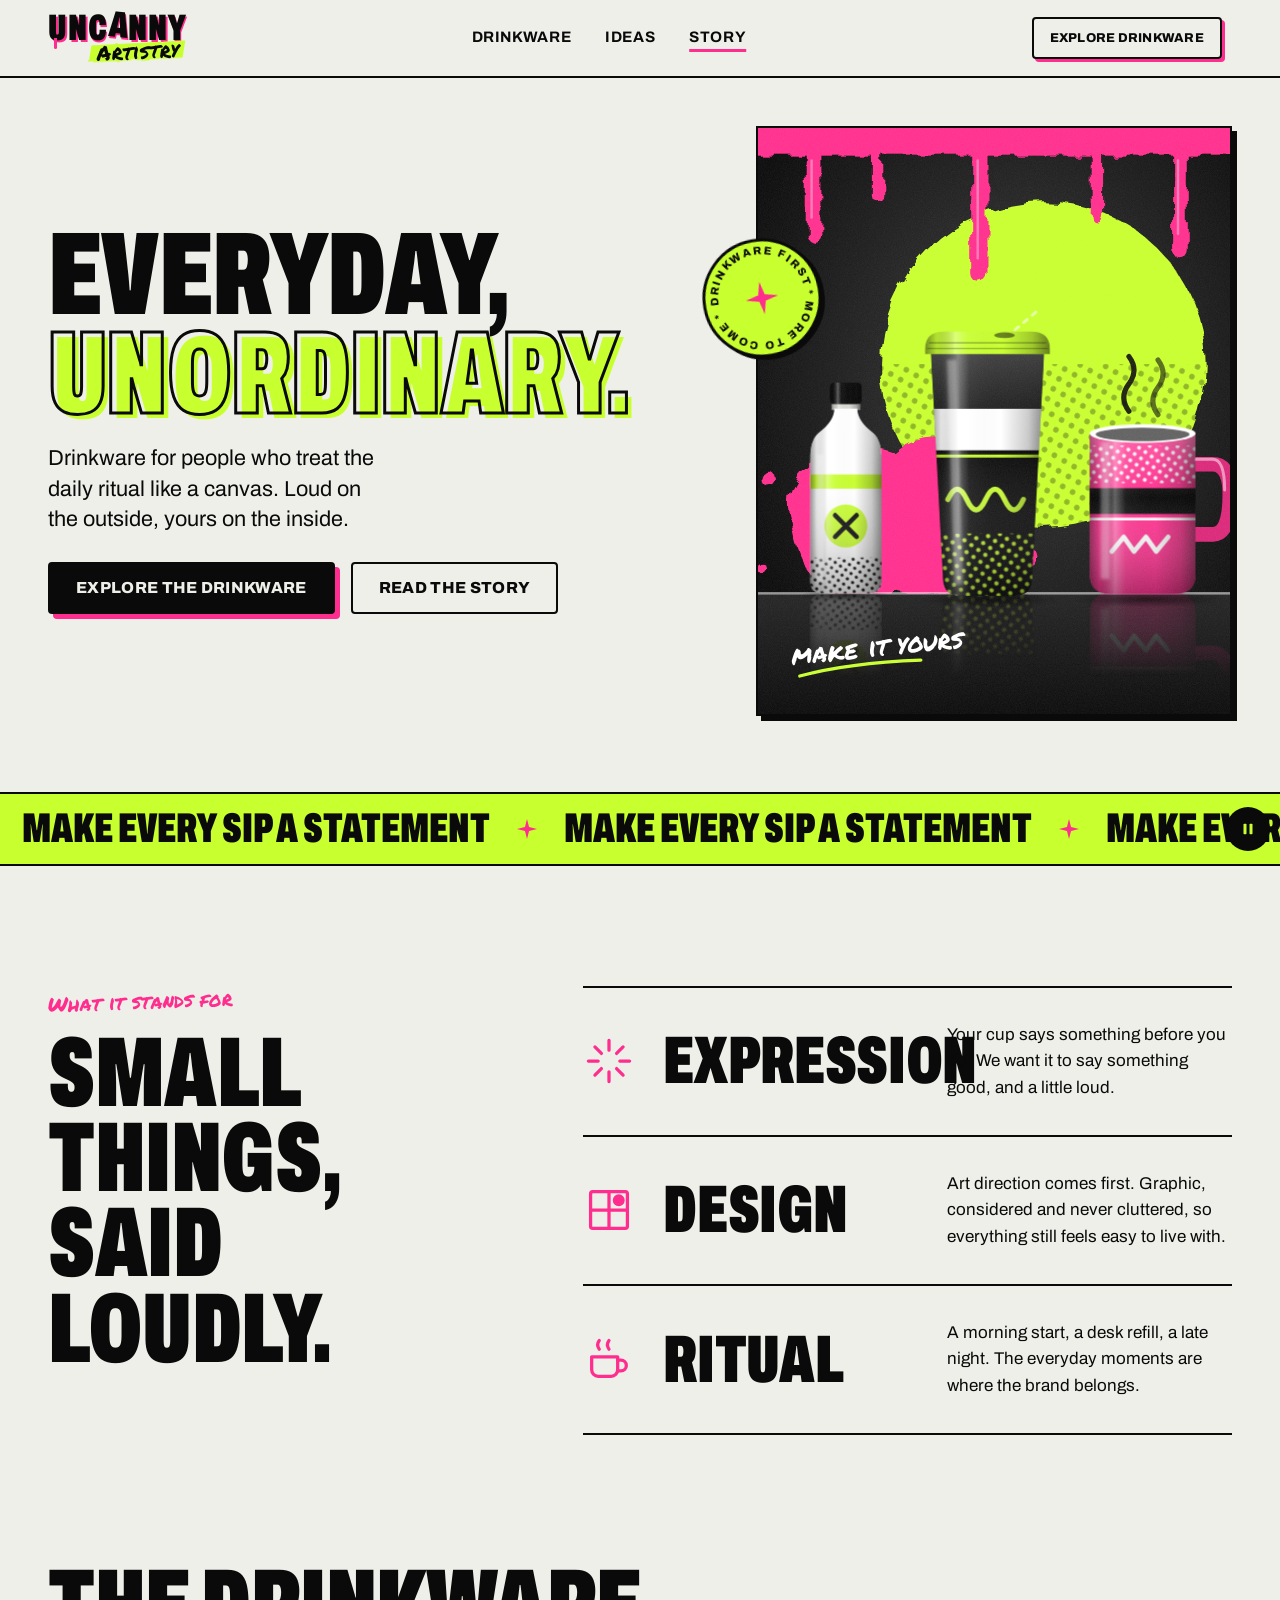
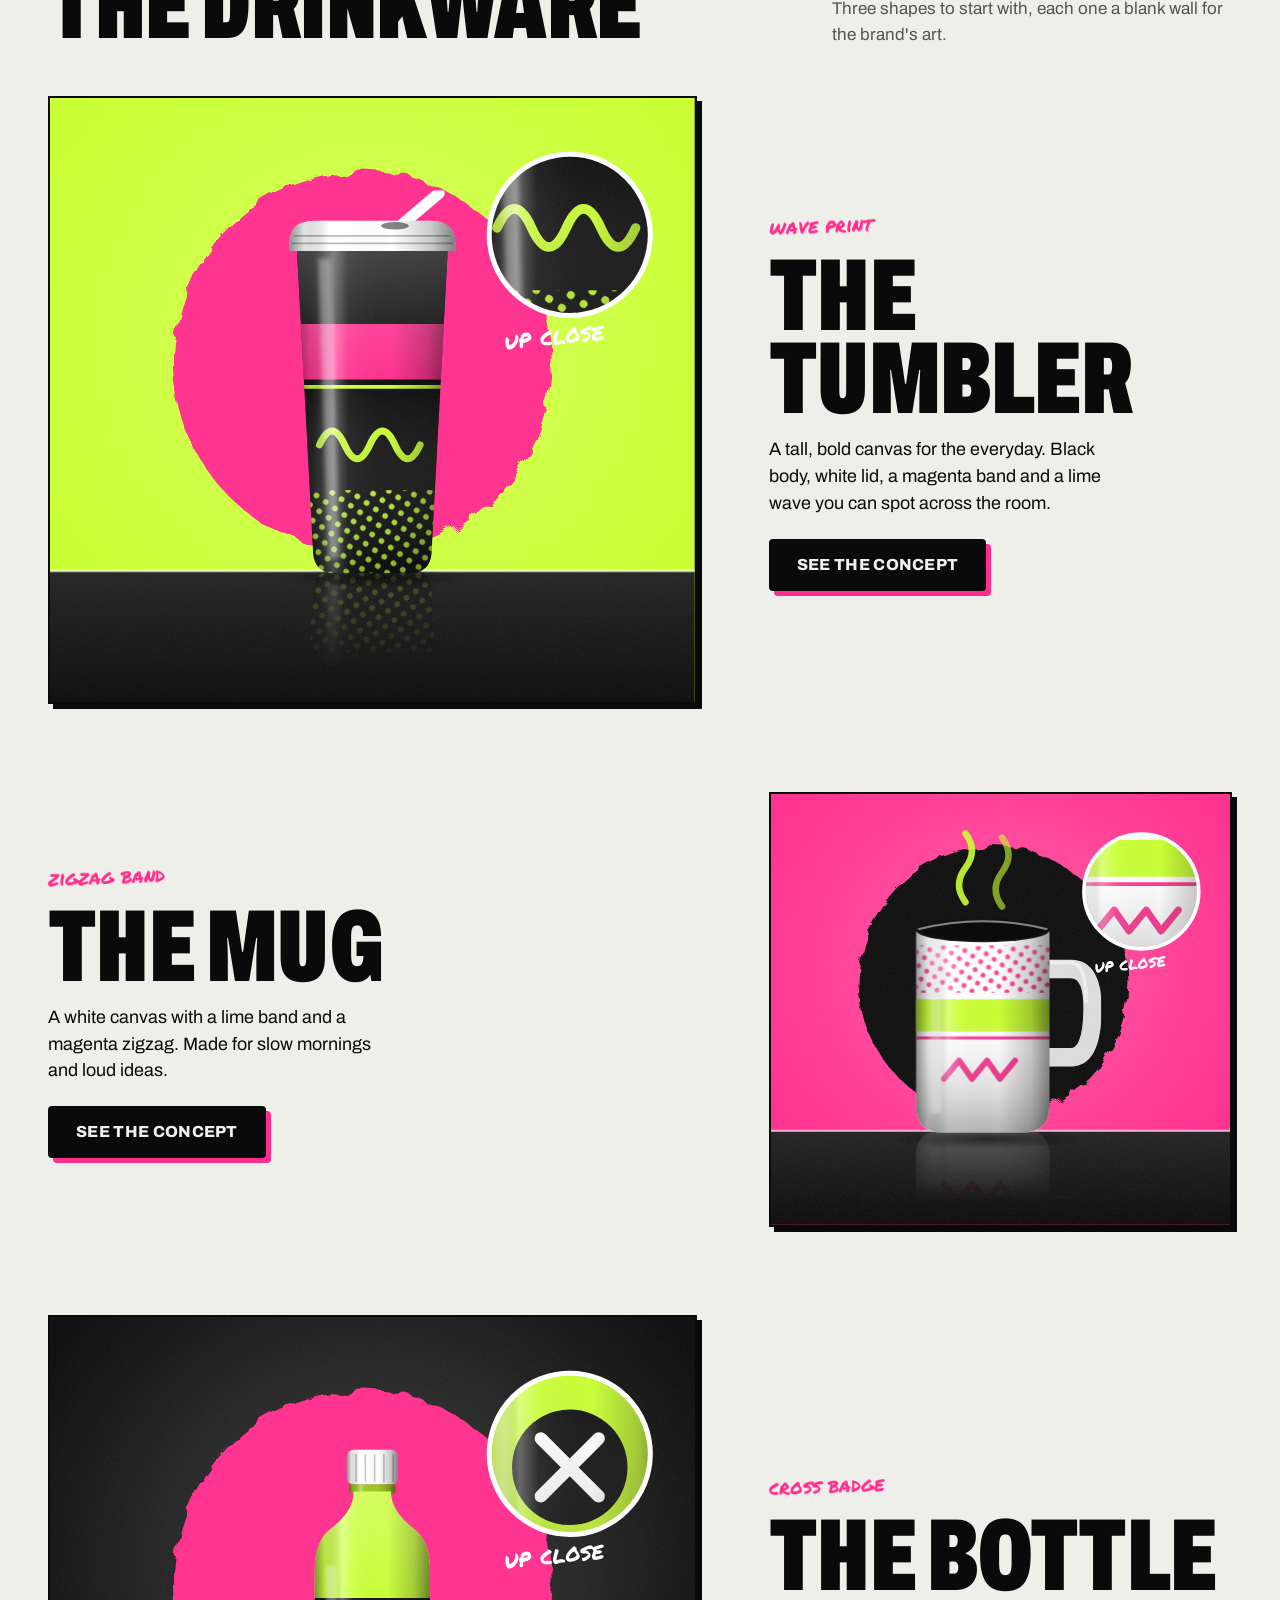
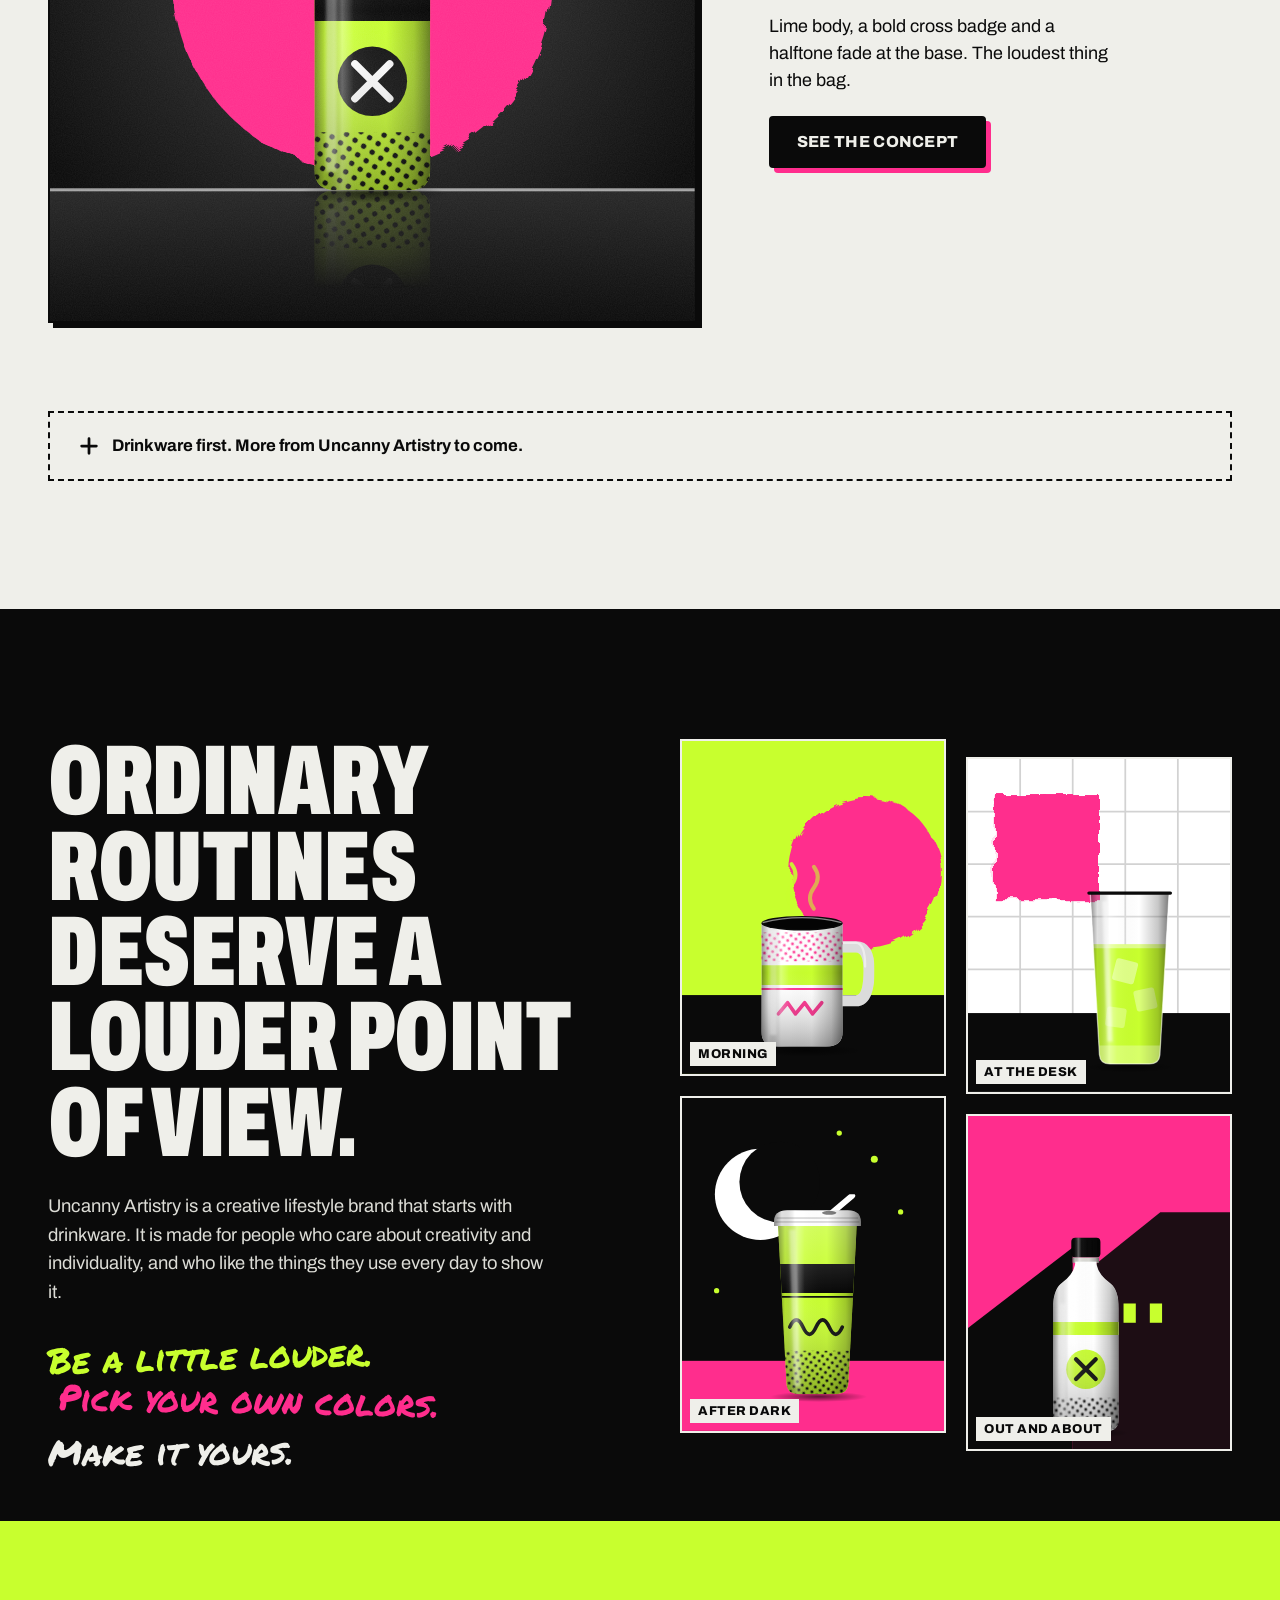
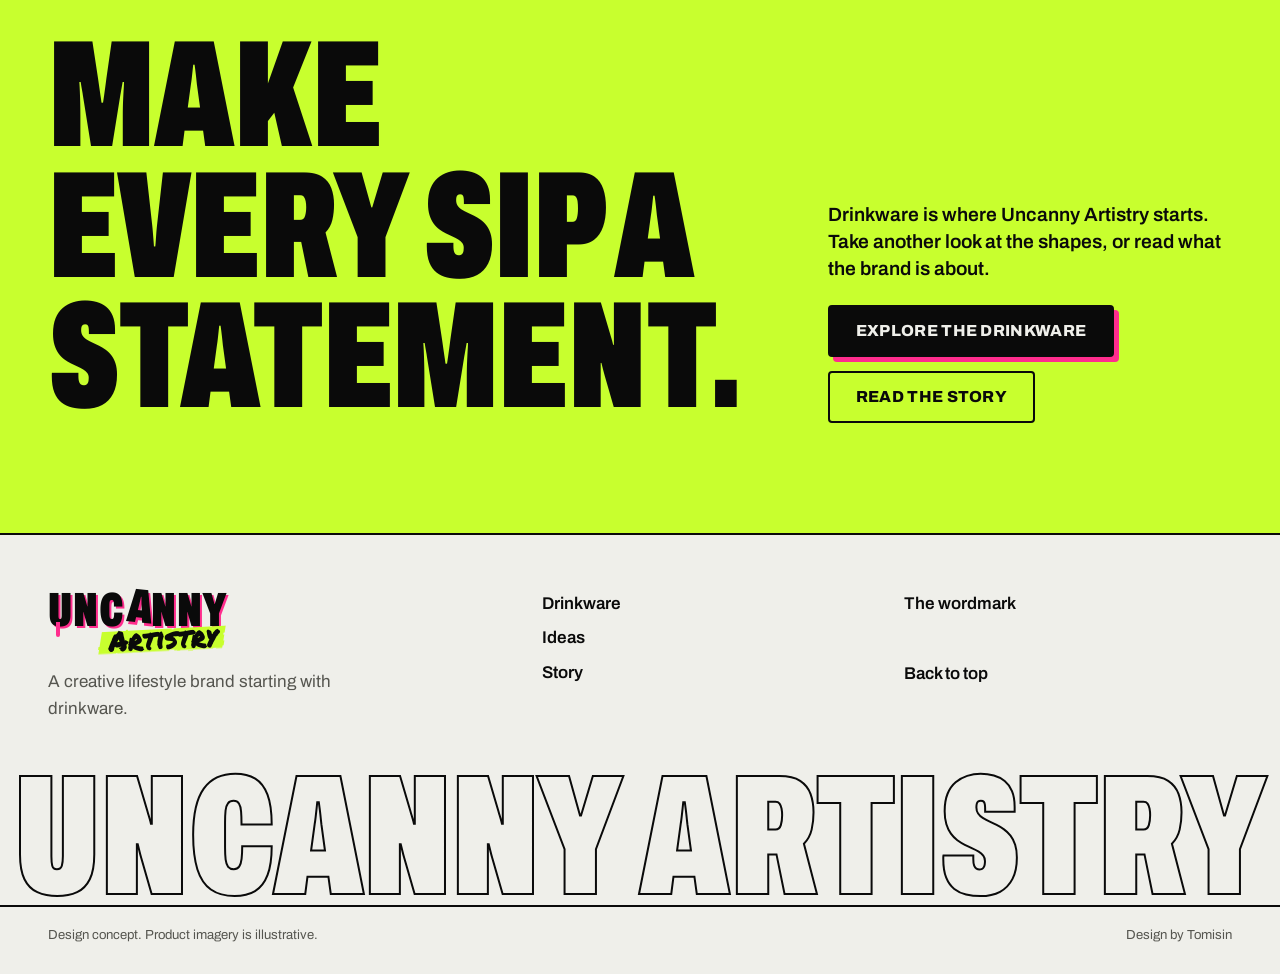
==== commit e5c26589: "Add files via upload" ====
--- a/index.html
+++ b/index.html
@@ -9,7 +9,17 @@
 <meta name="theme-color" content="#0A0A0A">
 <meta name="robots" content="noindex">
 <link rel="icon" href="assets/favicon.svg" type="image/svg+xml">
-<!--FONTS-->
+<script>
+/* Preload fonts when served over http(s). Skipped on file:// to avoid noisy console errors. */
+if (/^https?:/.test(location.protocol)) {
+  ['archivo-latin-wdth-normal', 'permanent-marker-latin-400-normal'].forEach(function (f) {
+    var l = document.createElement('link');
+    l.rel = 'preload'; l.as = 'font'; l.type = 'font/woff2'; l.crossOrigin = 'anonymous';
+    l.href = 'fonts/' + f + '.woff2';
+    document.head.appendChild(l);
+  });
+}
+</script>
 <link rel="stylesheet" href="styles.css">
 </head>
 <body>
@@ -115,7 +125,7 @@
         <rect x="40" y="40" width="120" height="270" fill="var(--body)"/>
         <path d="M40 140 H160 V160 H40Z" fill="var(--accent)"/>
         <circle cx="100" cy="212" r="30" fill="var(--accent)"/>
-        <path d="M85 197 L115 227 M115 197 L85 227" stroke="var(--ink)" stroke-width="6.5" stroke-linecap="round"/>
+        <path d="M85 197 L115 227 M115 197 L85 227" stroke="var(--lid)" stroke-width="6.5" stroke-linecap="round"/>
         <rect x="40" y="256" width="120" height="52" fill="var(--ink)" mask="url(#m-dots)"/>
         <path d="M84 48 Q84 66 62 82 Q50 92 50 120 V288 Q50 306 68 306 H132 Q150 306 150 288 V120 Q150 92 138 82 Q116 66 116 48 Z" fill="url(#g-cyl)"/>
         <path d="M84 48 Q84 66 62 82 Q50 92 50 120 V288 Q50 306 68 306 H132 Q150 306 150 288 V120 Q150 92 138 82 Q116 66 116 48 Z" fill="url(#g-top)"/>
@@ -148,12 +158,10 @@
 
 <a class="skip" href="#main">Skip to content</a>
 
-<div class="notice" role="note">Concept homepage for review. All imagery is conceptual.</div>
-
 <header class="site-header" id="top">
   <div class="wrap header-row">
     <a class="logo" href="#top" aria-label="Uncanny Artistry, back to top">
-      <span class="wm"><span class="wm-top">Uncanny</span><span class="wm-bot">Artistry</span></span>
+      <span class="wm" role="img" aria-label="Uncanny Artistry"><span class="wm-top" aria-hidden="true"><b>U</b><b>N</b><b>C</b><b class="off">A</b><b>N</b><b>N</b><b>Y</b></span><span class="wm-bot" aria-hidden="true">Artistry</span></span>
     </a>
 
     <nav class="nav" aria-label="Primary">
@@ -161,19 +169,11 @@
         <li><a href="#drinkware">Drinkware</a></li>
         <li><a href="#ideas">Ideas</a></li>
         <li><a href="#story">Story</a></li>
-        <li><a href="#join">Join the list</a></li>
       </ul>
     </nav>
 
     <div class="header-tools">
       <a class="btn btn-sm hdr-cta" href="#drinkware">Explore drinkware</a>
-      <button class="icon-btn" type="button" data-demo="Search is a placeholder in this concept." aria-label="Search">
-        <svg viewBox="0 0 24 24" width="22" height="22" fill="none" stroke="currentColor" stroke-width="2.4" stroke-linecap="round"><circle cx="10.5" cy="10.5" r="6.5"/><path d="M15.5 15.5 L21 21"/></svg>
-      </button>
-      <button class="icon-btn bag" type="button" data-demo="The bag is a placeholder until the store is connected." aria-label="Bag, 0 items">
-        <svg viewBox="0 0 24 24" width="22" height="22" fill="none" stroke="currentColor" stroke-width="2.4" stroke-linecap="round" stroke-linejoin="round"><path d="M5 8 H19 L20 21 H4 Z"/><path d="M9 8 V6 a3 3 0 0 1 6 0 V8"/></svg>
-        <span class="bag-count" aria-hidden="true">0</span>
-      </button>
       <button class="menu-btn" type="button" aria-expanded="false" aria-controls="menu">
         <span class="menu-label">Menu</span>
         <span class="burger" aria-hidden="true"><i></i><i></i></span>
@@ -188,10 +188,8 @@
       <li><a href="#drinkware">Drinkware</a></li>
       <li><a href="#ideas">Ideas</a></li>
       <li><a href="#story">Story</a></li>
-      <li><a href="#join">Join the list</a></li>
     </ul>
     <a class="btn btn-lime menu-cta" href="#drinkware">Explore the drinkware</a>
-    <p class="menu-note">Concept homepage. Links scroll to sections on this page.</p>
   </div>
 </div>
 
@@ -259,7 +257,6 @@
           <path d="M60 674 q60 -10 150 -4" stroke="#C8FF2E" stroke-width="4" stroke-linecap="round" fill="none" transform="rotate(-6 52 660)"/>
           <rect width="600" height="720" filter="url(#grain)" opacity=".14"/>
         </svg>
-        <figcaption class="sticker">Concept imagery</figcaption>
         <div class="badge" aria-hidden="true">
           <svg viewBox="0 0 120 120">
             <defs><path id="badge-circ" d="M60 60 m-44 0 a44 44 0 1 1 88 0 a44 44 0 1 1 -88 0"/></defs>
@@ -273,7 +270,8 @@
   </section>
 
   <!-- MARQUEE -->
-  <div class="marquee" aria-label="Make every sip a statement">
+  <section class="marquee" aria-label="Brand line">
+    <p class="sr">Make every sip a statement.</p>
     <div class="marquee-track" aria-hidden="true">
       <ul>
         <li>Make every sip a statement</li><li class="dot"><svg width="22" height="22"><use href="#i-star"/></svg></li>
@@ -286,9 +284,13 @@
         <li>Make every sip a statement</li><li class="dot"><svg width="22" height="22"><use href="#i-star"/></svg></li>
       </ul>
     </div>
-  </div>
-
-  <!-- FEATURES -->
+  <button class="pause" type="button" aria-pressed="false" aria-label="Pause moving text and badge">
+      <svg class="i-pause" viewBox="0 0 24 24" width="18" height="18" fill="currentColor" aria-hidden="true"><rect x="6" y="5" width="4" height="14" rx="1"/><rect x="14" y="5" width="4" height="14" rx="1"/></svg>
+      <svg class="i-play" viewBox="0 0 24 24" width="18" height="18" fill="currentColor" aria-hidden="true"><path d="M7 5 L19 12 L7 19 Z"/></svg>
+    </button>
+  </section>
+
+    <!-- FEATURES -->
   <section class="ideas" id="ideas" aria-labelledby="ideas-title">
     <div class="wrap ideas-grid">
       <div class="ideas-head">
@@ -320,66 +322,115 @@
     <div class="wrap">
       <div class="shop-head">
         <h2 class="display h2" id="shop-title">The drinkware</h2>
-        <div class="shop-meta">
-          <ul class="cats" aria-label="Categories">
-            <li><button class="cat is-on" type="button" aria-pressed="true">Drinkware</button></li>
-            <li><button class="cat" type="button" disabled aria-disabled="true">Next category, to be announced</button></li>
-          </ul>
-          <p class="shop-note">Layout preview with placeholder slots. Names, prices and details are added once the range is confirmed.</p>
-        </div>
+        <p class="shop-note">Three shapes to start with, each one a blank wall for the brand's art.</p>
       </div>
 
-      <ul class="bento" aria-label="Drinkware placeholder slots">
-        <li class="tile t-feature t-lime">
-          <a href="#" data-demo="Placeholder slot. Product pages come after the range is confirmed." aria-label="Placeholder drinkware slot one">
-            <div class="tile-art">
-              <span class="deco"></span>
-              <svg class="p p-back" viewBox="0 0 200 320" aria-hidden="true" style="--body:#FF2D8D;--lid:#fff;--shade:#b01a63;--accent:#0A0A0A;--ink:#fff"><use href="#p-mug"/></svg>
-              <svg class="p p-main" viewBox="0 0 200 320" aria-hidden="true" style="--body:#0A0A0A;--lid:#fff;--shade:#333;--accent:#FF2D8D;--ink:#C8FF2E"><use href="#p-tumbler"/></svg>
-              <span class="chip">Concept imagery</span>
-            </div>
-            <div class="tile-bar"><span class="tile-name">Drinkware slot one</span><span class="tile-sub">Product name and details to come</span><span class="go" aria-hidden="true"><svg viewBox="0 0 24 24" width="18" height="18" fill="none" stroke="currentColor" stroke-width="3" stroke-linecap="round" stroke-linejoin="round"><path d="M5 12H19M13 6l6 6-6 6"/></svg></span></div>
-          </a>
-        </li>
-        <li class="tile t-magenta">
-          <a href="#" data-demo="Placeholder slot. Product pages come after the range is confirmed." aria-label="Placeholder drinkware slot two">
-            <div class="tile-art">
-              <span class="deco"></span>
-              <svg class="p p-main" viewBox="0 0 200 320" aria-hidden="true" style="--body:#fff;--lid:#0A0A0A;--shade:#d9d9d4;--accent:#C8FF2E;--ink:#FF2D8D"><use href="#p-mug"/></svg>
-              <span class="chip">Concept imagery</span>
-            </div>
-            <div class="tile-bar"><span class="tile-name">Drinkware slot two</span><span class="tile-sub">Product name and details to come</span><span class="go" aria-hidden="true"><svg viewBox="0 0 24 24" width="18" height="18" fill="none" stroke="currentColor" stroke-width="3" stroke-linecap="round" stroke-linejoin="round"><path d="M5 12H19M13 6l6 6-6 6"/></svg></span></div>
-          </a>
-        </li>
-        <li class="tile t-ink">
-          <a href="#" data-demo="Placeholder slot. Product pages come after the range is confirmed." aria-label="Placeholder drinkware slot three">
-            <div class="tile-art">
-              <span class="deco"></span>
-              <svg class="p p-main" viewBox="0 0 200 320" aria-hidden="true" style="--body:#C8FF2E;--lid:#fff;--shade:#9bc718;--accent:#0A0A0A;--ink:#0A0A0A"><use href="#p-bottle"/></svg>
-              <span class="chip">Concept imagery</span>
-            </div>
-            <div class="tile-bar"><span class="tile-name">Drinkware slot three</span><span class="tile-sub">Product name and details to come</span><span class="go" aria-hidden="true"><svg viewBox="0 0 24 24" width="18" height="18" fill="none" stroke="currentColor" stroke-width="3" stroke-linecap="round" stroke-linejoin="round"><path d="M5 12H19M13 6l6 6-6 6"/></svg></span></div>
-          </a>
-        </li>
-        <li class="tile t-paper">
-          <a href="#" data-demo="Placeholder slot. Product pages come after the range is confirmed." aria-label="Placeholder drinkware slot four">
-            <div class="tile-art">
-              <span class="deco"></span>
-              <svg class="p p-main" viewBox="0 0 200 320" aria-hidden="true" style="--body:#fff;--lid:#0A0A0A;--shade:#d9d9d4;--accent:#FF2D8D;--ink:#0A0A0A"><use href="#p-glass"/></svg>
-              <span class="chip">Concept imagery</span>
-            </div>
-            <div class="tile-bar"><span class="tile-name">Drinkware slot four</span><span class="tile-sub">Product name and details to come</span><span class="go" aria-hidden="true"><svg viewBox="0 0 24 24" width="18" height="18" fill="none" stroke="currentColor" stroke-width="3" stroke-linecap="round" stroke-linejoin="round"><path d="M5 12H19M13 6l6 6-6 6"/></svg></span></div>
-          </a>
-        </li>
-        <li class="tile t-next">
-          <div class="next-inner">
-            <svg width="44" height="44" viewBox="0 0 24 24" aria-hidden="true" fill="none" stroke="currentColor" stroke-width="2.4" stroke-linecap="round"><path d="M12 4 V20 M4 12 H20"/></svg>
-            <h3>More to come</h3>
-            <p>This grid is built to grow. New categories slot in here when the brand is ready to announce them.</p>
-          </div>
-        </li>
-      </ul>
-      <p class="swipe-hint" aria-hidden="true">Swipe to see more slots</p>
+      <article class="pp pp-lime" aria-labelledby="pp1-title">
+        <div class="pp-art">
+          <svg viewBox="0 0 640 600" role="img" aria-label="Illustration of a tall black tumbler with a white lid, a magenta band and a lime wave print, with a close up of the print." preserveAspectRatio="xMidYMid slice">
+            <defs>
+              <radialGradient id="s1-spot" cx=".5" cy=".4" r=".6"><stop offset="0" stop-color="#fff" stop-opacity=".22"/><stop offset="1" stop-color="#fff" stop-opacity="0"/></radialGradient>
+              <linearGradient id="s1-floor" x1="0" x2="0" y1="0" y2="1"><stop offset="0" stop-color="#222"/><stop offset="1" stop-color="#0A0A0A"/></linearGradient>
+              <linearGradient id="s1-fade" x1="0" x2="0" y1="470" y2="600" gradientUnits="userSpaceOnUse"><stop offset="0" stop-color="#fff" stop-opacity=".9"/><stop offset=".75" stop-color="#fff" stop-opacity="0"/></linearGradient>
+              <mask id="s1-mask" maskUnits="userSpaceOnUse" x="0" y="470" width="640" height="130"><rect x="0" y="470" width="640" height="130" fill="url(#s1-fade)"/></mask>
+              <clipPath id="s1-lens"><circle cx="516" cy="136" r="80"/></clipPath>
+              <svg id="s1-piece" x="195" y="92" width="250" height="400" viewBox="0 0 200 320" style="--body:#0A0A0A;--lid:#fff;--shade:#333;--accent:#FF2D8D;--ink:#C8FF2E"><use href="#p-tumbler"/></svg>
+            </defs>
+            <rect width="640" height="600" fill="#C8FF2E"/>
+            <rect width="640" height="600" fill="url(#s1-spot)"/>
+            <circle cx="310" cy="262" r="188" fill="#FF2D8D" filter="url(#rough)"/>
+            <rect x="0" y="470" width="640" height="130" fill="url(#s1-floor)"/>
+            <rect x="0" y="468" width="640" height="3" fill="#fff" opacity=".6"/>
+            <g mask="url(#s1-mask)"><use href="#s1-piece" transform="translate(0 940) scale(1 -1)" opacity=".38"/></g>
+            <g class="pp-piece"><use href="#s1-piece"/></g>
+            <g clip-path="url(#s1-lens)">
+              <rect x="430" y="50" width="172" height="172" fill="#C8FF2E"/>
+              <svg x="430" y="50" width="172" height="172" viewBox="50 156 100 100" style="--body:#0A0A0A;--lid:#fff;--shade:#333;--accent:#FF2D8D;--ink:#C8FF2E"><use href="#p-tumbler" width="200" height="320"/></svg>
+            </g>
+            <circle cx="516" cy="136" r="80" fill="none" stroke="#fff" stroke-width="5"/>
+            <text x="452" y="250" fill="#fff" font-family="Permanent Marker, Marker Felt, cursive" font-size="24" transform="rotate(-6 452 250)">up close</text>
+            <rect width="640" height="600" filter="url(#grain)" opacity=".12"/>
+          </svg>
+        </div>
+        <div class="pp-copy">
+          <p class="tag">wave print</p>
+          <h3 class="display pp-title" id="pp1-title">The tumbler</h3>
+          <p class="pp-body">A tall, bold canvas for the everyday. Black body, white lid, a magenta band and a lime wave you can spot across the room.</p>
+          <button class="btn btn-primary" type="button" data-open data-title="The tumbler" data-tag="wave print" data-copy="A tall, bold canvas for the everyday. Black body, white lid, a magenta band and a lime wave you can spot across the room." data-bg="#C8FF2E" data-piece="p-tumbler" data-style="--body:#0A0A0A;--lid:#fff;--shade:#333;--accent:#FF2D8D;--ink:#C8FF2E">See the concept</button>
+        </div>
+      </article>
+
+      <article class="pp pp-magenta" aria-labelledby="pp2-title">
+        <div class="pp-art">
+          <svg viewBox="0 0 640 600" role="img" aria-label="Illustration of a white mug with a lime band and a magenta zigzag print, with a close up of the print." preserveAspectRatio="xMidYMid slice">
+            <defs>
+              <radialGradient id="s2-spot" cx=".5" cy=".4" r=".6"><stop offset="0" stop-color="#fff" stop-opacity=".22"/><stop offset="1" stop-color="#fff" stop-opacity="0"/></radialGradient>
+              <linearGradient id="s2-floor" x1="0" x2="0" y1="0" y2="1"><stop offset="0" stop-color="#222"/><stop offset="1" stop-color="#0A0A0A"/></linearGradient>
+              <linearGradient id="s2-fade" x1="0" x2="0" y1="470" y2="600" gradientUnits="userSpaceOnUse"><stop offset="0" stop-color="#fff" stop-opacity=".9"/><stop offset=".75" stop-color="#fff" stop-opacity="0"/></linearGradient>
+              <mask id="s2-mask" maskUnits="userSpaceOnUse" x="0" y="470" width="640" height="130"><rect x="0" y="470" width="640" height="130" fill="url(#s2-fade)"/></mask>
+              <clipPath id="s2-lens"><circle cx="516" cy="136" r="80"/></clipPath>
+              <svg id="s2-piece" x="160" y="34" width="300" height="480" viewBox="0 0 200 320" style="--body:#fff;--lid:#0A0A0A;--shade:#d9d9d4;--accent:#C8FF2E;--ink:#FF2D8D"><use href="#p-mug"/></svg>
+            </defs>
+            <rect width="640" height="600" fill="#FF2D8D"/>
+            <rect width="640" height="600" fill="url(#s2-spot)"/>
+            <circle cx="310" cy="262" r="188" fill="#0A0A0A" filter="url(#rough)"/>
+            <rect x="0" y="470" width="640" height="130" fill="url(#s2-floor)"/>
+            <rect x="0" y="468" width="640" height="3" fill="#fff" opacity=".6"/>
+            <g mask="url(#s2-mask)"><use href="#s2-piece" transform="translate(0 940) scale(1 -1)" opacity=".38"/></g>
+            <g class="pp-piece"><use href="#s2-piece"/></g>
+            <g clip-path="url(#s2-lens)">
+              <rect x="430" y="50" width="172" height="172" fill="#FF2D8D"/>
+              <svg x="430" y="50" width="172" height="172" viewBox="40 160 100 100" style="--body:#fff;--lid:#0A0A0A;--shade:#d9d9d4;--accent:#C8FF2E;--ink:#FF2D8D"><use href="#p-mug" width="200" height="320"/></svg>
+            </g>
+            <circle cx="516" cy="136" r="80" fill="none" stroke="#fff" stroke-width="5"/>
+            <text x="452" y="250" fill="#fff" font-family="Permanent Marker, Marker Felt, cursive" font-size="24" transform="rotate(-6 452 250)">up close</text>
+            <rect width="640" height="600" filter="url(#grain)" opacity=".12"/>
+          </svg>
+        </div>
+        <div class="pp-copy">
+          <p class="tag">zigzag band</p>
+          <h3 class="display pp-title" id="pp2-title">The mug</h3>
+          <p class="pp-body">A white canvas with a lime band and a magenta zigzag. Made for slow mornings and loud ideas.</p>
+          <button class="btn btn-primary" type="button" data-open data-title="The mug" data-tag="zigzag band" data-copy="A white canvas with a lime band and a magenta zigzag. Made for slow mornings and loud ideas." data-bg="#FF2D8D" data-piece="p-mug" data-style="--body:#fff;--lid:#0A0A0A;--shade:#d9d9d4;--accent:#C8FF2E;--ink:#FF2D8D">See the concept</button>
+        </div>
+      </article>
+
+      <article class="pp pp-ink" aria-labelledby="pp3-title">
+        <div class="pp-art">
+          <svg viewBox="0 0 640 600" role="img" aria-label="Illustration of a lime bottle with a white cap and a black cross badge, with a close up of the badge." preserveAspectRatio="xMidYMid slice">
+            <defs>
+              <radialGradient id="s3-spot" cx=".5" cy=".4" r=".6"><stop offset="0" stop-color="#fff" stop-opacity=".22"/><stop offset="1" stop-color="#fff" stop-opacity="0"/></radialGradient>
+              <linearGradient id="s3-floor" x1="0" x2="0" y1="0" y2="1"><stop offset="0" stop-color="#262626"/><stop offset="1" stop-color="#0A0A0A"/></linearGradient>
+              <linearGradient id="s3-fade" x1="0" x2="0" y1="470" y2="600" gradientUnits="userSpaceOnUse"><stop offset="0" stop-color="#fff" stop-opacity=".9"/><stop offset=".75" stop-color="#fff" stop-opacity="0"/></linearGradient>
+              <mask id="s3-mask" maskUnits="userSpaceOnUse" x="0" y="470" width="640" height="130"><rect x="0" y="470" width="640" height="130" fill="url(#s3-fade)"/></mask>
+              <clipPath id="s3-lens"><circle cx="516" cy="136" r="80"/></clipPath>
+              <svg id="s3-piece" x="205" y="118" width="230" height="368" viewBox="0 0 200 320" style="--body:#C8FF2E;--lid:#fff;--shade:#9bc718;--accent:#0A0A0A;--ink:#0A0A0A"><use href="#p-bottle"/></svg>
+            </defs>
+            <rect width="640" height="600" fill="#0A0A0A"/>
+            <rect width="640" height="600" fill="url(#s3-spot)"/>
+            <circle cx="310" cy="262" r="188" fill="#FF2D8D" filter="url(#rough)"/>
+            <rect x="0" y="470" width="640" height="130" fill="url(#s3-floor)"/>
+            <rect x="0" y="468" width="640" height="3" fill="#fff" opacity=".6"/>
+            <g mask="url(#s3-mask)"><use href="#s3-piece" transform="translate(0 940) scale(1 -1)" opacity=".38"/></g>
+            <g class="pp-piece"><use href="#s3-piece"/></g>
+            <g clip-path="url(#s3-lens)">
+              <rect x="430" y="50" width="172" height="172" fill="#0A0A0A"/>
+              <svg x="430" y="50" width="172" height="172" viewBox="55 160 90 90" style="--body:#C8FF2E;--lid:#fff;--shade:#9bc718;--accent:#0A0A0A;--ink:#0A0A0A"><use href="#p-bottle" width="200" height="320"/></svg>
+            </g>
+            <circle cx="516" cy="136" r="80" fill="none" stroke="#fff" stroke-width="5"/>
+            <text x="452" y="250" fill="#fff" font-family="Permanent Marker, Marker Felt, cursive" font-size="24" transform="rotate(-6 452 250)">up close</text>
+            <rect width="640" height="600" filter="url(#grain)" opacity=".12"/>
+          </svg>
+        </div>
+        <div class="pp-copy">
+          <p class="tag">cross badge</p>
+          <h3 class="display pp-title" id="pp3-title">The bottle</h3>
+          <p class="pp-body">Lime body, a bold cross badge and a halftone fade at the base. The loudest thing in the bag.</p>
+          <button class="btn btn-primary" type="button" data-open data-title="The bottle" data-tag="cross badge" data-copy="Lime body, a bold cross badge and a halftone fade at the base. The loudest thing in the bag." data-bg="#0A0A0A" data-piece="p-bottle" data-style="--body:#C8FF2E;--lid:#fff;--shade:#9bc718;--accent:#0A0A0A;--ink:#0A0A0A">See the concept</button>
+        </div>
+      </article>
+
+      <p class="more-strip"><svg width="22" height="22" viewBox="0 0 24 24" aria-hidden="true" fill="none" stroke="currentColor" stroke-width="3" stroke-linecap="round"><path d="M12 4V20M4 12H20"/></svg>Drinkware first. More from Uncanny Artistry to come.</p>
     </div>
   </section>
 
@@ -394,10 +445,9 @@
           <li>Pick your own colors.</li>
           <li>Make it yours.</li>
         </ul>
-        <p class="draft-note">Draft copy for layout. The final story comes from the brand.</p>
       </div>
 
-      <ul class="moments" aria-label="Everyday moments, concept imagery">
+      <ul class="moments" aria-label="Everyday moments">
         <li class="m m-morning">
           <svg viewBox="0 0 300 380" preserveAspectRatio="xMidYMid slice" aria-hidden="true">
             <rect width="300" height="380" fill="#C8FF2E"/>
@@ -439,22 +489,18 @@
         </li>
       </ul>
     </div>
-    <p class="wrap story-caption">Concept imagery. Final photography and artwork are not yet made.</p>
   </section>
 
-  <!-- CTA / JOIN -->
-  <section class="join" id="join" aria-labelledby="join-title">
-    <div class="wrap join-grid">
-      <h2 class="display h1b" id="join-title">Make every sip a statement.</h2>
-      <div class="join-side">
-        <p>Be first to hear when the drinkware is ready.</p>
-        <form class="join-form" novalidate>
-          <label class="sr" for="email">Email address</label>
-          <input id="email" name="email" type="email" inputmode="email" autocomplete="email" placeholder="you@example.com" required>
-          <button class="btn btn-primary" type="submit">Join the list</button>
-          <p class="form-msg" id="form-msg" role="status" aria-live="polite"></p>
-        </form>
-        <p class="fine">Prototype form. Nothing is sent or stored.</p>
+  <!-- CLOSING CTA -->
+  <section class="closing" id="closing" aria-labelledby="closing-title">
+    <div class="wrap closing-grid">
+      <h2 class="display h1b" id="closing-title">Make every sip a statement.</h2>
+      <div class="closing-side">
+        <p>Drinkware is where Uncanny Artistry starts. Take another look at the shapes, or read what the brand is about.</p>
+        <div class="closing-cta">
+          <a class="btn btn-primary" href="#drinkware">Explore the drinkware</a>
+          <a class="btn btn-ghost" href="#story">Read the story</a>
+        </div>
       </div>
     </div>
   </section>
@@ -463,9 +509,7 @@
 <footer class="site-footer">
   <div class="wrap footer-grid">
     <div class="foot-brand">
-      <a class="logo logo-lg" href="#top" aria-label="Uncanny Artistry, back to top">
-        <span class="wm"><span class="wm-top">Uncanny</span><span class="wm-bot">Artistry</span></span>
-      </a>
+      <a class="logo logo-lg" href="#top" aria-label="Uncanny Artistry, back to top"><span class="wm" role="img" aria-label="Uncanny Artistry"><span class="wm-top" aria-hidden="true"><b>U</b><b>N</b><b>C</b><b class="off">A</b><b>N</b><b>N</b><b>Y</b></span><span class="wm-bot" aria-hidden="true">Artistry</span></span></a>
       <p>A creative lifestyle brand starting with drinkware.</p>
     </div>
     <nav aria-label="Footer">
@@ -473,24 +517,40 @@
         <li><a href="#drinkware">Drinkware</a></li>
         <li><a href="#ideas">Ideas</a></li>
         <li><a href="#story">Story</a></li>
-        <li><a href="#join">Join the list</a></li>
       </ul>
     </nav>
     <ul class="foot-meta">
-      <li><a href="logo.html">Logo direction (provisional)</a></li>
-      <li><a href="#" data-demo="Policies are added once the store is set up.">Policies</a></li>
-      <li><a href="#" data-demo="Social links are added once accounts are confirmed.">Social</a></li>
+      <li><a href="logo.html">The wordmark</a></li>
+      <li><a href="#top">Back to top</a></li>
     </ul>
   </div>
   <p class="foot-mega" aria-hidden="true">Uncanny Artistry</p>
   <div class="wrap foot-base">
-    <p>Homepage concept by Tomisin. For review only, not a live store.</p>
-    <p>The wordmark is exploratory and not final.</p>
+    <p>Design concept. Product imagery is illustrative.</p>
+    <p>Design by Tomisin</p>
   </div>
 </footer>
 
-<div class="toast" id="toast" role="status" aria-live="polite"></div>
-
-<script src="script.js"></script>
+<dialog class="concept" id="concept" aria-labelledby="concept-title">
+  <div class="concept-inner">
+    <div class="concept-art" id="concept-art"></div>
+    <div class="concept-copy">
+      <p class="tag" id="concept-tag"></p>
+      <h2 class="display concept-title" id="concept-title"></h2>
+      <p id="concept-text"></p>
+      <p class="concept-fine">Sizes, finishes and pricing will be shared when the range is confirmed.</p>
+      <div class="concept-actions">
+        <a class="btn btn-primary" href="#story">Read the story</a>
+        <button class="btn btn-ghost" type="button" data-close>Close</button>
+      </div>
+    </div>
+    <button class="concept-x" type="button" data-close aria-label="Close preview">
+      <svg viewBox="0 0 24 24" width="20" height="20" fill="none" stroke="currentColor" stroke-width="3" stroke-linecap="round" aria-hidden="true"><path d="M5 5L19 19M19 5L5 19"/></svg>
+    </button>
+  </div>
+</dialog>
+
+
+<script src="script.js" defer></script>
 </body>
 </html>
--- a/styles.css
+++ b/styles.css
@@ -102,20 +102,16 @@
 .btn-ghost:hover { background: var(--ink); color: var(--paper); box-shadow: none; transform: none; }
 .btn-ghost:active { transform: translate(1px, 1px); }
 
-/* Notice + header --------------------------------------------------------- */
+/* Header ---------------------------------------------------------- */
 .skip { position: absolute; left: 12px; top: -60px; z-index: 100; background: var(--lime); color: var(--ink); padding: 10px 14px; font-weight: 700; transition: top .15s; }
 .skip:focus { top: 12px; }
-.notice { background: var(--ink); color: var(--lime); font-size: .8125rem; line-height: 1.35; text-align: center; padding: 8px max(16px, env(safe-area-inset-right, 0px)) 8px max(16px, env(safe-area-inset-left, 0px)); }
 
 body::before { content: ""; position: fixed; inset: 0 0 auto; height: env(safe-area-inset-top, 0px); background: var(--paper); z-index: 60; }
 .site-header { position: sticky; top: env(safe-area-inset-top, 0px); z-index: 50; background: var(--paper); border-bottom: 2.5px solid var(--ink); }
 .header-row { height: var(--header-h); display: flex; align-items: center; justify-content: space-between; gap: 16px; }
 .nav { display: none; }
-.header-tools { display: flex; align-items: center; gap: 4px; }
-
-.icon-btn { position: relative; width: 44px; height: 44px; display: grid; place-items: center; background: none; border: 0; border-radius: 50%; color: var(--ink); cursor: pointer; transition: background-color .15s; }
-.icon-btn:hover { background: var(--lime); }
-.bag-count { position: absolute; top: 3px; right: 1px; min-width: 18px; height: 18px; padding: 0 4px; border-radius: 9px; background: var(--magenta); color: var(--white); font-size: .6875rem; font-weight: 800; line-height: 18px; text-align: center; }
+.header-tools { display: flex; align-items: center; gap: 10px; }
+
 
 .menu-btn { display: inline-flex; align-items: center; gap: 10px; height: 44px; padding: 0 14px; margin-left: 6px; font: 800 .9rem/1 var(--font); letter-spacing: .04em; text-transform: uppercase; color: var(--paper); background: var(--ink); border: 0; border-radius: 4px; cursor: pointer; }
 .menu-btn:hover { background: var(--magenta); }
@@ -126,21 +122,23 @@
 .menu-btn[aria-expanded="true"] .burger i:first-child { top: 5px; transform: rotate(45deg); }
 .menu-btn[aria-expanded="true"] .burger i:last-child { top: 5px; transform: rotate(-45deg); }
 
-/* Wordmark (provisional) -------------------------------------------------- */
+/* Wordmark ---------------------------------------------------------------- */
 .logo { text-decoration: none; display: inline-block; line-height: 1; }
 .wm { position: relative; display: inline-flex; flex-direction: column; align-items: flex-start; --wm: 1.9rem; }
 .wm-top {
-  position: relative; display: block;
+  position: relative; display: block; white-space: nowrap;
   font-family: var(--font); font-stretch: 62%; font-weight: 900; text-transform: uppercase;
   font-size: var(--wm); line-height: .8; letter-spacing: .02em;
   text-shadow: .05em .05em 0 var(--magenta);
 }
+.wm-top b { font-weight: inherit; display: inline-block; position: relative; }
+.wm-top b.off { transform: translate(.015em, -.07em) rotate(6deg); transform-origin: 50% 90%; }
+.wm-top b:first-child::after { content: ""; position: absolute; left: .17em; top: 82%; width: .075em; height: .3em; background: var(--magenta); border-radius: 0 0 .05em .05em; }
 .wm-bot {
   position: relative; display: block; align-self: flex-end;
   font-family: var(--marker); font-size: calc(var(--wm) * .56); line-height: 1;
   margin-top: calc(var(--wm) * -.06); margin-right: calc(var(--wm) * .06);
-  transform: rotate(-3deg); padding: 0 .3em;
-  color: var(--ink);
+  transform: rotate(-3deg); padding: 0 .3em; color: var(--ink);
 }
 .wm-bot::before { content: ""; position: absolute; inset: 12% 0 6% 0; background: var(--lime); transform: skewX(-12deg); z-index: -1; filter: url(#rough-sm); }
 .logo-lg .wm { --wm: 3rem; }
@@ -157,12 +155,6 @@
 
 .hero-art { position: relative; margin: 0; background: var(--ink); aspect-ratio: 5 / 6; border: 2.5px solid var(--ink); box-shadow: var(--hard); }
 .hero-art > svg { display: block; width: 100%; height: 100%; overflow: hidden; }
-.sticker {
-  position: absolute; right: 14px; bottom: 14px; z-index: 2;
-  background: var(--paper); color: var(--ink); border: 2px solid var(--ink);
-  font-family: var(--marker); font-size: .95rem; line-height: 1; padding: 8px 12px; transform: rotate(3deg);
-}
-
 @media (prefers-reduced-motion: no-preference) {
   .ht-line { animation: rise .8s cubic-bezier(.2,.8,.2,1) both; }
   .ht-2 { animation-delay: .12s; }
@@ -173,9 +165,13 @@
 @keyframes spin { to { transform: rotate(360deg); } }
 
 /* Marquee ----------------------------------------------------------------- */
-.marquee { background: var(--lime); border-block: 2.5px solid var(--ink); overflow: hidden; }
-.marquee-track { display: flex; width: max-content; animation: slide 38s linear infinite; }
-.marquee:hover .marquee-track { animation-play-state: paused; }
+.marquee { position: relative; background: var(--lime); border-block: 2.5px solid var(--ink); overflow: hidden; }
+.marquee-track { display: flex; width: max-content; animation: slide 38s linear infinite; will-change: transform; }
+.marquee:hover .marquee-track, .motion-off .marquee-track, .motion-off .badge-ring { animation-play-state: paused; }
+.pause { position: absolute; right: max(10px, env(safe-area-inset-right, 0px)); top: 50%; transform: translateY(-50%); width: 44px; height: 44px; display: grid; place-items: center; background: var(--ink); color: var(--lime); border: 0; border-radius: 50%; cursor: pointer; z-index: 2; }
+.pause:hover { background: var(--magenta); color: var(--white); }
+.pause .i-play, .pause[aria-pressed="true"] .i-pause { display: none; }
+.pause[aria-pressed="true"] .i-play { display: block; }
 .marquee ul { display: flex; align-items: center; flex-shrink: 0; }
 .marquee li { font-family: var(--font); font-stretch: 62%; font-weight: 900; text-transform: uppercase; font-size: clamp(1.6rem, 5vw, 2.6rem); line-height: 1; padding: 14px 22px; white-space: nowrap; }
 .marquee li.dot { padding: 0 4px; display: flex; color: var(--magenta); }
@@ -183,7 +179,7 @@
 @media (prefers-reduced-motion: reduce) { .marquee-track { animation: none; } }
 
 /* Ideas (features) -------------------------------------------------------- */
-.ideas { padding-block: 72px; }
+.ideas { padding-block: clamp(64px, 10vw, 120px); }
 .ideas-grid { display: grid; gap: 36px; }
 .ideas-head { min-width: 0; }
 .ideas-list { border-top: 2.5px solid var(--ink); }
@@ -191,44 +187,22 @@
 .ideas-list p { max-width: 42ch; color: var(--ink); }
 .ideas-list li:hover { background: var(--lime); padding-inline: 14px; }
 
-/* Shop (bento on desktop, swipe row on mobile) ---------------------------- */
-.shop { padding-block: 24px 90px; }
-.shop-head { display: grid; gap: 22px; margin-bottom: 30px; }
-.shop-meta { display: grid; gap: 14px; max-width: 46ch; }
-.cats { display: flex; flex-wrap: wrap; gap: 8px; }
-.cat { font: 800 .78rem/1.1 var(--font); text-transform: uppercase; letter-spacing: .04em; padding: 11px 15px; border: 2.5px solid var(--ink); border-radius: 999px; background: transparent; color: var(--ink); cursor: pointer; transition: background-color .15s, color .15s; }
-.cat.is-on { background: var(--ink); color: var(--paper); }
-.cat:disabled { border-style: dashed; border-color: var(--muted); color: var(--muted); cursor: not-allowed; }
-.shop-note { color: var(--muted); font-size: .98rem; }
-
-.bento { display: flex; gap: 14px; overflow-x: auto; scroll-snap-type: x mandatory; scroll-padding-inline: var(--gutter); margin-inline: calc(var(--gutter) * -1); padding: 4px var(--gutter) 20px; scrollbar-width: none; overscroll-behavior-x: contain; }
-.bento::-webkit-scrollbar { display: none; }
-.tile { flex: 0 0 78%; max-width: 340px; scroll-snap-align: center; min-width: 0; display: grid; }
-.tile > a { display: grid; grid-template-rows: 1fr auto; text-decoration: none; border: 2.5px solid var(--ink); background: var(--white); transition: transform .2s ease, box-shadow .2s ease; }
-.tile > a:hover { transform: translate(-3px, -3px); box-shadow: 8px 8px 0 var(--ink); }
-.tile-art { position: relative; aspect-ratio: 1 / 1.14; overflow: hidden; border-bottom: 2.5px solid var(--ink); }
-.t-lime .tile-art { background: var(--lime); --deco: var(--magenta); }
-.t-magenta .tile-art { background: var(--magenta); --deco: var(--ink); }
-.t-ink .tile-art { background: var(--ink); --deco: var(--magenta); }
-.t-paper .tile-art { background: var(--white); --deco: var(--lime); }
-.deco { position: absolute; width: 78%; aspect-ratio: 1; left: 11%; top: 9%; border-radius: 50%; background: var(--deco); filter: url(#rough); }
-.t-feature .deco { width: 86%; left: 7%; top: 5%; }
-.p { position: absolute; bottom: 6%; left: 50%; height: 80%; width: auto; transform: translateX(-50%); transition: transform .35s cubic-bezier(.3,1.4,.5,1); }
-.t-feature .p-main { height: 90%; left: 56%; }
-.t-feature .p-back { height: 60%; left: 22%; transform: translateX(-50%) rotate(-7deg); }
-.tile > a:hover .p-main { transform: translateX(-50%) translateY(-6px) rotate(-3deg); }
-.tile > a:hover .p-back { transform: translateX(-50%) translateY(-3px) rotate(-10deg); }
-.chip { position: absolute; left: 10px; top: 10px; z-index: 2; background: var(--paper); color: var(--ink); border: 2px solid var(--ink); font-size: .72rem; font-weight: 700; line-height: 1; padding: 6px 8px; }
-.tile-bar { display: grid; grid-template-columns: 1fr auto; column-gap: 12px; align-items: center; padding: 14px 14px 15px 16px; color: var(--ink); }
-.tile-name { font-weight: 800; font-size: 1.05rem; line-height: 1.2; }
-.tile-sub { grid-column: 1; color: var(--muted); font-size: .88rem; line-height: 1.35; }
-.go { grid-column: 2; grid-row: 1 / span 2; width: 40px; height: 40px; border-radius: 50%; display: grid; place-items: center; background: var(--ink); color: var(--paper); transition: background-color .15s, transform .2s; }
-.tile > a:hover .go { background: var(--magenta); transform: rotate(-45deg); }
-.t-next { display: grid; }
-.next-inner { display: flex; flex-direction: column; justify-content: center; gap: 12px; padding: 28px 22px; border: 2.5px dashed var(--ink); min-height: 100%; }
-.next-inner h3 { font-family: var(--font); font-stretch: 62%; font-weight: 900; text-transform: uppercase; font-size: 2.6rem; line-height: .9; }
-.next-inner p { max-width: 30ch; color: var(--muted); }
-.swipe-hint { margin-top: 2px; font-family: var(--marker); font-size: 1rem; color: var(--magenta); transform: rotate(-1.5deg); }
+/* Drinkware: three staged product presentations -------------------------- */
+.shop { padding-block: 8px clamp(72px, 10vw, 130px); }
+.shop-head { display: grid; gap: 14px; margin-bottom: clamp(28px, 5vw, 48px); }
+.shop-note { color: var(--muted); max-width: 40ch; }
+.pp { display: grid; gap: 22px; margin-bottom: clamp(48px, 7vw, 88px); }
+.pp-art { position: relative; border: 2.5px solid var(--ink); box-shadow: var(--hard); aspect-ratio: 640 / 600; background: var(--ink); min-width: 0; }
+.pp-art svg { display: block; width: 100%; height: 100%; overflow: hidden; }
+.pp-piece { transition: transform .45s cubic-bezier(.3,1.4,.5,1); }
+.pp-art:hover .pp-piece { transform: translateY(-8px); }
+.pp-copy { display: grid; gap: 14px; align-content: center; justify-items: start; min-width: 0; }
+.pp-copy .tag { margin-bottom: 0; }
+.pp-title { font-size: clamp(3.4rem, 15vw, 7rem); line-height: .82; }
+.pp-body { max-width: 34ch; font-size: 1.12rem; line-height: 1.5; }
+.pp-copy .btn { margin-top: 8px; }
+.more-strip { display: flex; align-items: center; gap: 12px; padding: 22px clamp(16px, 3vw, 28px); border: 2.5px dashed var(--ink); font-weight: 700; font-size: 1.05rem; line-height: 1.35; }
+.more-strip svg { flex: none; }
 
 /* Story ------------------------------------------------------------------- */
 .story { background: var(--ink); color: var(--paper); padding-block: 80px 36px; }
@@ -241,27 +215,20 @@
 .manifesto li:nth-child(1) { color: var(--lime); transform: rotate(-1.5deg); }
 .manifesto li:nth-child(2) { color: var(--magenta); transform: rotate(1deg) translateX(10px); }
 .manifesto li:nth-child(3) { color: var(--paper); transform: rotate(-.5deg); }
-.draft-note { font-size: .85rem; color: #a9a9a2; }
 
 .moments { display: grid; grid-template-columns: 1fr 1fr; gap: 14px; }
 .m { position: relative; margin: 0; aspect-ratio: 3 / 3.8; border: 2.5px solid var(--paper); overflow: hidden; min-width: 0; }
 .m svg { display: block; width: 100%; height: 100%; }
 .m-label { position: absolute; left: 8px; bottom: 8px; background: var(--paper); color: var(--ink); font-weight: 800; font-size: .8rem; text-transform: uppercase; letter-spacing: .04em; line-height: 1; padding: 6px 8px; }
 .m-desk, .m-out { transform: translateY(18px); }
-.story-caption { margin-top: 44px; font-size: .82rem; color: #a9a9a2; }
-
-/* Join -------------------------------------------------------------------- */
-.join { background: var(--lime); border-block: 2.5px solid var(--ink); padding-block: 72px; }
-.join-grid { display: grid; gap: 34px; align-items: end; }
-.join-side { display: grid; gap: 14px; max-width: 460px; min-width: 0; }
-.join-side > p:first-child { font-size: 1.2rem; font-weight: 600; line-height: 1.35; }
-.join-form { display: grid; gap: 12px; }
-.join-form input { width: 100%; min-height: 52px; padding: 0 16px; font: 600 1rem var(--font); color: var(--ink); background: var(--white); border: 2.5px solid var(--ink); border-radius: 4px; }
-.join-form input::placeholder { color: #6e6e68; }
-.join-form input[aria-invalid="true"] { border-color: var(--magenta); box-shadow: 0 0 0 3px var(--magenta); }
-.join-form .btn { width: 100%; }
-.form-msg { min-height: 1.4em; font-weight: 700; font-size: .95rem; }
-.fine { font-size: .82rem; }
+
+/* Closing band ------------------------------------------------------------ */
+.closing { background: var(--lime); border-block: 2.5px solid var(--ink); padding-block: clamp(64px, 9vw, 110px); }
+.closing-grid { display: grid; gap: 32px; align-items: end; }
+.closing-side { display: grid; gap: 22px; max-width: 460px; min-width: 0; }
+.closing-side p { font-size: 1.2rem; font-weight: 600; line-height: 1.4; }
+.closing-cta { display: flex; flex-wrap: wrap; gap: 14px 16px; }
+.closing .btn-ghost { border-color: var(--ink); }
 
 /* Footer ------------------------------------------------------------------ */
 .site-footer { background: var(--paper); padding-top: 56px; }
@@ -283,19 +250,31 @@
 .menu a:hover, .menu a:focus-visible { color: var(--lime); transform: translateX(8px); }
 .menu a.btn { display: inline-flex; font-stretch: 100%; font-size: 1rem; line-height: 1; letter-spacing: .02em; }
 .menu a.btn:hover, .menu a.btn:focus-visible { color: var(--ink); transform: translate(-2px, -2px); }
-.menu-note { color: #a9a9a2; font-size: .88rem; }
 body.menu-open { overflow: hidden; }
 body.menu-open .site-header { background: var(--ink); color: var(--paper); border-bottom-color: var(--paper); }
 body.menu-open::before { background: var(--ink); }
-body.menu-open .icon-btn { color: var(--paper); }
-body.menu-open .icon-btn:hover { color: var(--ink); }
-body.menu-open .menu-btn { background: var(--lime); color: var(--ink); }
+body.menu-open body.menu-open body.menu-open .menu-btn { background: var(--lime); color: var(--ink); }
 body.menu-open .wm-bot { color: var(--ink); }
 body.menu-open .wm-top { color: var(--paper); }
 
-/* Toast ------------------------------------------------------------------- */
-.toast { position: fixed; left: 50%; bottom: calc(18px + env(safe-area-inset-bottom, 0px)); z-index: 90; max-width: min(92vw, 440px); transform: translate(-50%, 140%); opacity: 0; visibility: hidden; background: var(--ink); color: var(--paper); border: 2.5px solid var(--lime); padding: 12px 16px; font-weight: 600; font-size: .95rem; line-height: 1.35; transition: transform .25s cubic-bezier(.3,1.2,.5,1), opacity .2s, visibility .25s; pointer-events: none; }
-.toast.show { transform: translate(-50%, 0); opacity: 1; visibility: visible; }
+/* Concept preview dialog -------------------------------------------------- */
+body.dialog-open { overflow: hidden; }
+.concept { padding: 0; border: 2.5px solid var(--ink); width: min(940px, calc(100vw - 24px)); max-height: calc(100dvh - 24px); overflow: auto; background: var(--paper); color: var(--ink); box-shadow: 10px 10px 0 var(--magenta); margin: auto; }
+.concept::backdrop { background: rgba(10, 10, 10, .74); }
+.concept-inner { position: relative; display: grid; }
+.concept-art { display: grid; place-items: center; min-height: 260px; padding: 28px 20px 12px; border-bottom: 2.5px solid var(--ink); }
+.concept-art svg { height: min(44vh, 420px); width: auto; max-width: 100%; }
+.concept-copy { display: grid; gap: 12px; align-content: center; justify-items: start; padding: 24px 22px 26px; }
+.concept-copy .tag { margin-bottom: 0; }
+.concept-title { font-size: clamp(3rem, 12vw, 5.2rem); line-height: .85; }
+.concept-copy p { max-width: 36ch; }
+.concept-fine { color: var(--muted); font-size: .92rem; }
+.concept-actions { display: flex; flex-wrap: wrap; gap: 12px 14px; padding-top: 6px; }
+.concept-x { position: absolute; top: 10px; right: 10px; width: 44px; height: 44px; display: grid; place-items: center; background: var(--paper); color: var(--ink); border: 2.5px solid var(--ink); border-radius: 50%; cursor: pointer; z-index: 2; }
+.concept-x:hover { background: var(--magenta); color: var(--white); }
+@media (prefers-reduced-motion: no-preference) {
+  .concept[open] { animation: rise .35s cubic-bezier(.2,.8,.2,1) both; }
+}
 
 /* Extras ------------------------------------------------------------------ */
 .btn-sm { min-height: 42px; padding: 0 16px; font-size: .8rem; box-shadow: 3px 3px 0 var(--shadow); }
@@ -317,7 +296,6 @@
 
 /* Tablet ------------------------------------------------------------------ */
 @media (min-width: 640px) {
-  .tile { flex-basis: 46%; }
   .moments { gap: 18px; }
   .footer-grid { grid-template-columns: 1.4fr 1fr 1fr; }
   .foot-base { grid-template-columns: 1fr auto; }
@@ -350,28 +328,20 @@
   .ideas-head { position: sticky; top: calc(var(--header-h) + 32px); align-self: start; }
   .ideas-list li { padding-block: 34px; }
 
-  .shop { padding-block: 40px 140px; }
-  .shop-head { grid-template-columns: 1fr auto; align-items: end; margin-bottom: 44px; }
-  .bento { display: grid; grid-template-columns: 1.5fr 1fr 1fr; gap: 24px; overflow: visible; scroll-snap-type: none; margin: 0; padding: 0; }
-  .tile { flex: none; max-width: none; }
-  .t-feature { grid-row: 1 / span 2; }
-  .t-feature > a { height: 100%; }
-  .t-feature .tile-art { aspect-ratio: auto; height: 100%; }
-  .t-feature .deco { width: 92%; left: 4%; top: 14%; }
-  .t-feature .p-main { height: auto; width: 66%; left: 60%; bottom: 8%; }
-  .t-feature .p-back { height: auto; width: 34%; left: 20%; bottom: 8%; }
-  .swipe-hint { display: none; }
+  .shop-head { grid-template-columns: 1fr auto; align-items: end; }
+  .pp { grid-template-columns: minmax(0, 7fr) minmax(0, 5fr); gap: 72px; align-items: center; }
+  .pp:nth-of-type(even) .pp-art { order: 2; }
+  .pp-title { font-size: clamp(5rem, 8vw, 8.5rem); }
+  .concept-inner { grid-template-columns: 1fr 1fr; }
+  .concept-art { border-bottom: 0; border-right: 2.5px solid var(--ink); padding: 28px; }
+  .concept-copy { padding: 40px 36px; }
 
   .story { padding-block: 130px 48px; }
   .story-grid { grid-template-columns: minmax(0, 6fr) minmax(0, 6fr); gap: 80px; }
   .story-copy { position: sticky; top: calc(var(--header-h) + 40px); }
   .moments { gap: 20px; }
 
-  .join { padding-block: 110px; }
-  .join-grid { grid-template-columns: minmax(0, 1.4fr) minmax(0, .8fr); gap: 72px; }
-  .join-form { grid-template-columns: 1fr auto; }
-  .join-form .btn { width: auto; }
-  .join-form .form-msg { grid-column: 1 / -1; }
+  .closing-grid { grid-template-columns: minmax(0, 1.4fr) minmax(0, .8fr); gap: 72px; }
 }
 
 @media (min-width: 1280px) {
